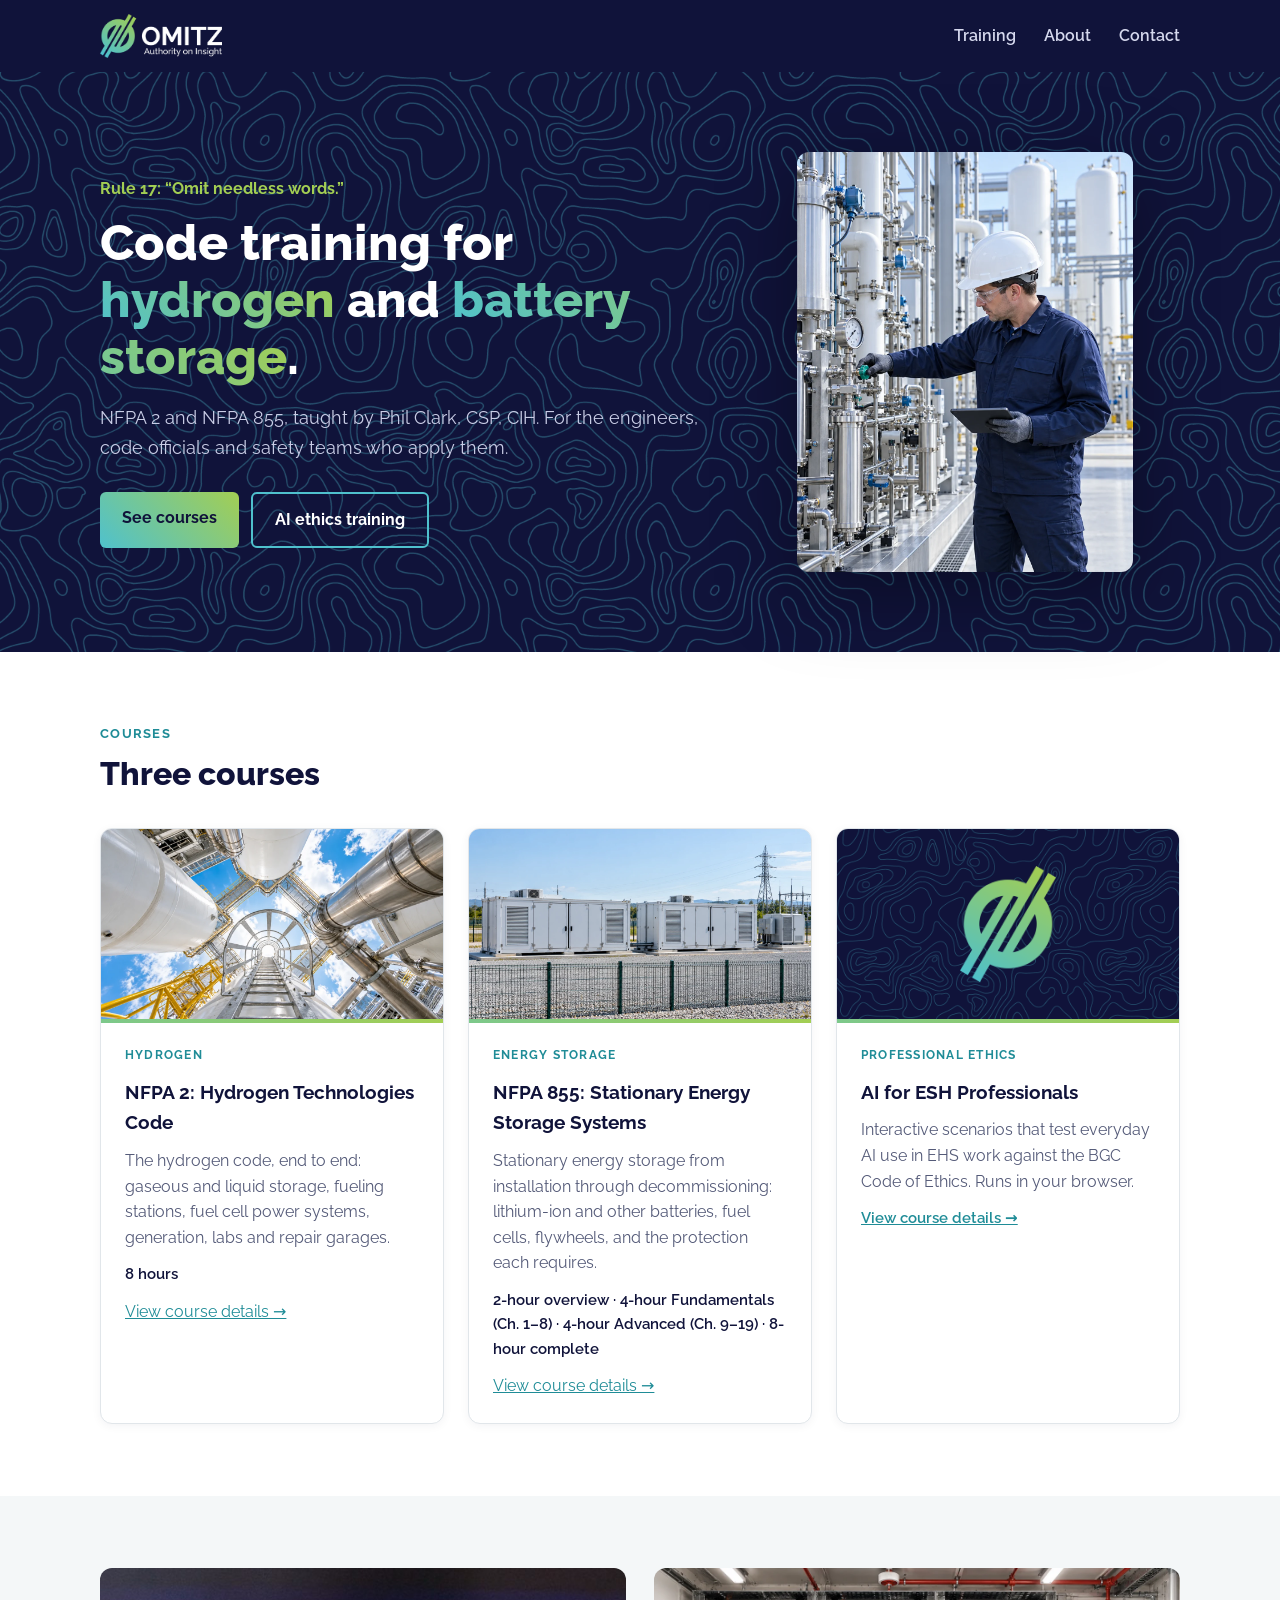
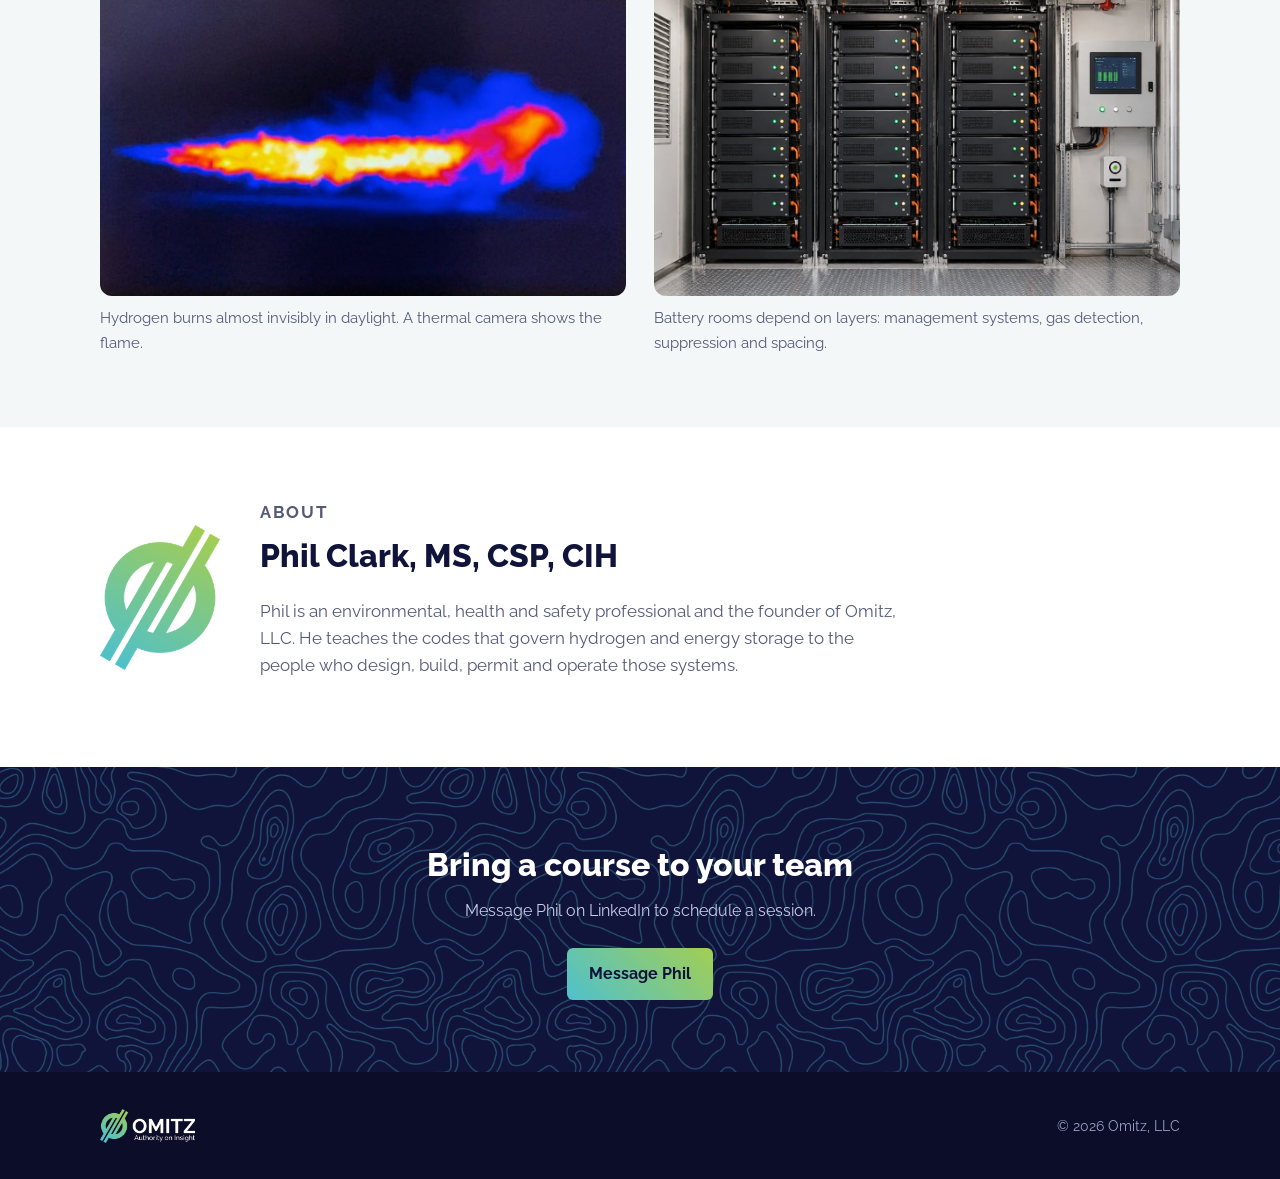
==== index.html @ 961f6141 "Add dedicated course page and restore thermal hydrogen image" ====
<!doctype html>
<html lang="en">
<head>
  <meta charset="utf-8">
  <meta name="viewport" content="width=device-width, initial-scale=1">
  <title>Omitz | NFPA 2 and NFPA 855 training</title>
  <meta name="description" content="Hydrogen (NFPA 2) and battery energy storage (NFPA 855) code training from Phil Clark, MS, CSP, CIH.">
  <meta property="og:title" content="Omitz | Authority on Insight">
  <meta property="og:description" content="Hydrogen (NFPA 2) and battery energy storage (NFPA 855) code training from Phil Clark, MS, CSP, CIH.">
  <meta property="og:type" content="website">
  <meta property="og:url" content="https://omitz.io/">
  <meta property="og:image" content="https://omitz.io/assets/logo.png">
  <link rel="icon" type="image/png" href="assets/favicon.png">
  <link rel="preconnect" href="https://fonts.googleapis.com">
  <link rel="preconnect" href="https://fonts.gstatic.com" crossorigin>
  <link href="https://fonts.googleapis.com/css2?family=Raleway:wght@400;600;700;800&display=swap" rel="stylesheet">
  <link rel="stylesheet" href="style.css">
</head>
<body>
  <header class="site-header">
    <div class="wrap">
      <a class="logo" href="/"><img src="assets/logo-white.png" alt="Omitz, Authority on Insight" width="160" height="57"></a>
      <nav>
        <a href="training.html">Training</a>
        <a href="#about">About</a>
        <a href="#contact">Contact</a>
      </nav>
    </div>
  </header>

  <main>
    <section class="hero">
      <div class="wrap hero-grid">
        <div>
          <p class="eyebrow">Rule 17: &ldquo;Omit needless words.&rdquo;</p>
          <h1>Code training for <span class="grad">hydrogen</span> and <span class="grad">battery storage</span>.</h1>
          <p class="lede">NFPA 2 and NFPA 855, taught by Phil Clark, CSP, CIH. For the engineers, code officials and safety teams who apply them.</p>
          <div class="actions">
            <a class="button" href="training.html">See courses</a>
            <a class="button ghost" href="https://training.omitz.io">AI ethics training</a>
          </div>
        </div>
        <img class="hero-img" src="assets/hydrogen-technician.webp" alt="Technician inspecting valves on a hydrogen process skid" width="1122" height="1402" fetchpriority="high">
      </div>
    </section>

    <section id="trainings" class="trainings">
      <div class="wrap">
        <p class="kicker">Courses</p>
        <h2>Three courses</h2>
        <div class="cards">
          <article class="card">
            <img src="assets/hydrogen-tanks.webp" alt="Hydrogen storage vessels, pipework and an access ladder viewed from below" width="1200" height="675" loading="lazy">
            <div class="card-body">
              <p class="tag">Hydrogen</p>
              <h3>NFPA 2: Hydrogen Technologies Code</h3>
              <p>The hydrogen code, end to end: gaseous and liquid storage, fueling stations, fuel cell power systems, generation, labs and repair garages.</p>
              <p class="formats">8 hours</p>
              <a href="training.html#nfpa-2">View course details &rarr;</a>
            </div>
          </article>
          <article class="card">
            <img src="assets/bess-site.webp" alt="Containerized battery energy storage systems behind a security fence" width="1200" height="675" loading="lazy">
            <div class="card-body">
              <p class="tag">Energy storage</p>
              <h3>NFPA 855: Stationary Energy Storage Systems</h3>
              <p>Stationary energy storage from installation through decommissioning: lithium-ion and other batteries, fuel cells, flywheels, and the protection each requires.</p>
              <p class="formats">2-hour overview &middot; 4-hour Fundamentals (Ch. 1&ndash;8) &middot; 4-hour Advanced (Ch. 9&ndash;19) &middot; 8-hour complete</p>
              <a href="training.html#nfpa-855">View course details &rarr;</a>
            </div>
          </article>
          <article class="card">
            <div class="card-art"><img src="assets/mark.png" alt="" width="96" height="116"></div>
            <div class="card-body">
              <p class="tag">Professional ethics</p>
              <h3>AI for ESH Professionals</h3>
              <p>Interactive scenarios that test everyday AI use in EHS work against the BGC Code of Ethics. Runs in your browser.</p>
              <p class="formats"><a href="training.html#ai-esh">View course details &rarr;</a></p>
            </div>
          </article>
        </div>
      </div>
    </section>

    <section class="insight">
      <div class="wrap insight-grid">
        <figure>
          <img src="assets/hydrogen-flame.jpg" alt="Thermal camera image of a hydrogen jet flame" width="832" height="612" loading="lazy">
          <figcaption>Hydrogen burns almost invisibly in daylight. A thermal camera shows the flame.</figcaption>
        </figure>
        <figure>
          <img src="assets/bess-rack.webp" alt="Battery module racks inside an energy storage enclosure with monitoring and detection equipment" width="1200" height="751" loading="lazy">
          <figcaption>Battery rooms depend on layers: management systems, gas detection, suppression and spacing.</figcaption>
        </figure>
      </div>
    </section>

    <section id="about" class="about">
      <div class="wrap about-grid">
        <img src="assets/mark.png" alt="" width="120" height="145">
        <div>
          <p class="kicker">About</p>
          <h2>Phil Clark, MS, CSP, CIH</h2>
          <p>Phil is an environmental, health and safety professional and the founder of Omitz, LLC. He teaches the codes that govern hydrogen and energy storage to the people who design, build, permit and operate those systems.</p>
        </div>
      </div>
    </section>

    <section id="contact" class="contact">
      <div class="wrap">
        <h2>Bring a course to your team</h2>
        <p>Message Phil on LinkedIn to schedule a session.</p>
        <a class="button" href="https://www.linkedin.com/in/omitz">Message Phil</a>
      </div>
    </section>
  </main>

  <footer class="site-footer">
    <div class="wrap">
      <img src="assets/logo-white.png" alt="Omitz" width="120" height="43">
      <p>&copy; <span id="year">2026</span> Omitz, LLC</p>
    </div>
  </footer>
  <script>document.getElementById('year').textContent = new Date().getFullYear();</script>
</body>
</html>
---- style.css ----
:root {
  --navy: #10133A;
  --navy-2: #181c4d;
  --green: #A3CE53;
  --teal: #4FC1CD;
  --grad: linear-gradient(45deg, var(--teal), var(--green));
  --ink: #10133A;
  --muted: #545a78;
  --bg: #ffffff;
  --panel: #f4f7f8;
  --line: #e1e6ea;
  --max: 1120px;
}
* { box-sizing: border-box; }
html { scroll-padding-top: 96px; }
:focus-visible { outline: 3px solid var(--teal); outline-offset: 4px; }
.skip-link { position: fixed; top: 8px; left: 8px; z-index: 20; padding: 10px 16px; background: #fff; transform: translateY(-160%); }
.skip-link:focus { transform: translateY(0); }
body {
  margin: 0;
  font-family: "Raleway", system-ui, -apple-system, "Segoe UI", Roboto, sans-serif;
  color: var(--ink);
  background: var(--bg);
  line-height: 1.6;
}
img { max-width: 100%; display: block; }
a { color: #1f8c97; }
.wrap { max-width: var(--max); margin: 0 auto; padding: 0 20px; }

.site-header { background: var(--navy); position: sticky; top: 0; z-index: 10; }
.site-header .wrap { display: flex; align-items: center; justify-content: space-between; height: 72px; }
.logo img { height: 44px; width: auto; }
nav a { margin-left: 24px; color: #d6d9ee; text-decoration: none; font-weight: 600; }
nav a:hover { color: var(--green); }
nav a[aria-current="page"] { color: var(--green); text-decoration: underline; text-underline-offset: 6px; }

.hero {
  background: url("assets/topo.png") center / 900px repeat, var(--navy);
  color: #fff;
  padding: 80px 0;
}
.hero-grid { display: grid; grid-template-columns: 1.4fr 1fr; gap: 48px; align-items: center; }
.hero-img { justify-self: center; max-height: 420px; width: auto; height: auto; border-radius: 12px; filter: drop-shadow(0 20px 40px rgba(0,0,0,.35)); }
.eyebrow { color: var(--green); font-weight: 700; margin: 0 0 12px; }
h1 { font-size: clamp(2rem, 4.2vw, 3.1rem); line-height: 1.15; margin: 0 0 18px; font-weight: 800; }
.grad { background: var(--grad); -webkit-background-clip: text; background-clip: text; color: transparent; }
.lede { font-size: 1.15rem; color: #c9cde6; max-width: 56ch; margin: 0 0 30px; }
.actions { display: flex; flex-wrap: wrap; gap: 12px; }
.button { display: inline-block; padding: 13px 22px; border-radius: 6px; background: var(--grad); color: var(--navy); text-decoration: none; font-weight: 700; }
.button.ghost { background: transparent; color: #fff; border: 2px solid var(--teal); }

section { padding: 72px 0; }
.kicker { margin: 0 0 4px; color: #1f8c97; font-weight: 700; text-transform: uppercase; letter-spacing: .1em; font-size: .8rem; }
h2 { font-size: 2rem; margin: 0 0 28px; font-weight: 800; }

.cards { display: grid; grid-template-columns: repeat(auto-fit, minmax(290px, 1fr)); gap: 24px; }
.card { border: 1px solid var(--line); border-radius: 12px; overflow: hidden; background: #fff; display: flex; flex-direction: column; box-shadow: 0 2px 10px rgba(16,19,58,.05); }
.card > img, .card-art { height: 190px; width: 100%; object-fit: cover; }
.card-art { background: url("assets/topo.png") center / 500px, var(--navy); display: grid; place-items: center; }
.card-art img { height: 116px; width: auto; }
.card-body { padding: 22px 24px 24px; border-top: 4px solid; border-image: var(--grad) 1; flex: 1; }
.card h3 { margin: 4px 0 10px; font-size: 1.2rem; font-weight: 700; }
.card p { margin: 0 0 12px; color: var(--muted); }
.card .tag { font-size: .78rem; text-transform: uppercase; letter-spacing: .1em; color: #1f8c97; font-weight: 700; }
.card .formats { color: var(--ink); font-weight: 600; font-size: .95rem; }

.insight { background: var(--panel); }
.insight-grid { display: grid; grid-template-columns: 1fr 1fr; gap: 28px; }
figure { margin: 0; }
figure img { border-radius: 12px; width: 100%; height: auto; aspect-ratio: 16 / 10; object-fit: cover; background: var(--navy); }
figcaption { margin-top: 10px; color: var(--muted); font-size: .95rem; }

.about-grid { display: grid; grid-template-columns: auto 1fr; gap: 40px; align-items: center; }
.about p { max-width: 65ch; font-size: 1.05rem; color: var(--muted); }
.about h2 { margin-bottom: 12px; }

.contact { background: url("assets/topo.png") center / 900px, var(--navy); color: #fff; text-align: center; }
.contact h2 { margin-bottom: 8px; }
.contact p { color: #c9cde6; margin: 0 0 24px; }

.site-footer { background: #0b0d29; color: #9aa0c4; padding: 28px 0; font-size: .9rem; }
.site-footer .wrap { display: flex; align-items: center; justify-content: space-between; gap: 16px; }
.site-footer img { height: 34px; width: auto; }

.training-hero h1 { max-width: 20ch; }
.training-hero .lede { max-width: 65ch; }
.course-nav { display: grid; grid-template-columns: repeat(3, 1fr); gap: 16px; margin-top: 36px; }
.course-nav a { margin: 0; padding: 20px; border: 1px solid #59618b; border-radius: 10px; background: var(--navy-2); color: #fff; font-size: 1.1rem; text-decoration: none; }
.course-nav span { display: block; margin-top: 4px; font-size: .85rem; color: #c9cde6; font-weight: 400; }
.course-nav a:hover { border-color: var(--teal); }
.course-grid { display: grid; grid-template-columns: 1.2fr 1fr; gap: 64px; align-items: center; }
.course-copy { min-width: 0; }
.course-copy h2 { line-height: 1.2; margin-bottom: 20px; }
.course-copy h3 { font-size: 1rem; margin: 24px 0 8px; }
.course-copy p { color: var(--muted); }
.course-copy .course-intro { font-size: 1.15rem; }
.course-copy .course-format { display: inline-block; margin: 0 0 8px; padding: 6px 12px; border-radius: 5px; background: #e8f3ed; color: var(--ink); font-size: .9rem; font-weight: 700; }
.course-topics { padding-left: 22px; color: var(--muted); }
.course-topics li { margin: 8px 0; }
.course-copy .button { margin-top: 12px; }
.course-panel { background: var(--panel); }
.course-formats { margin: 0; }
.course-formats > div { display: flex; justify-content: space-between; gap: 20px; padding: 12px 0; border-bottom: 1px solid var(--line); }
.course-formats dt { font-weight: 600; }
.course-formats dd { margin: 0; text-align: right; color: var(--muted); }
.course-visual img { aspect-ratio: 4 / 3; }
.course-brand { padding: 64px 36px; border-radius: 12px; background: url("assets/topo.png") center / 700px, var(--navy); color: #fff; }
.course-brand img { width: 100px; height: auto; margin-bottom: 28px; }
.course-brand p { margin: 0; font-size: clamp(1.7rem, 3vw, 2.5rem); font-weight: 800; line-height: 1.25; }
.course-question { align-self: center; margin-top: 12px; font-weight: 600; }

@media (max-width: 820px) {
  .hero-grid, .insight-grid, .course-grid { grid-template-columns: 1fr; }
  .course-grid { gap: 32px; }
  .hero-img { max-height: 300px; }
  .about-grid { grid-template-columns: 1fr; gap: 16px; }
  .about-grid > img { width: 80px; height: auto; }
}
@media (max-width: 560px) {
  nav a { margin-left: 14px; font-size: .95rem; }
  .logo img { height: 34px; }
  .hero { padding: 52px 0; }
  .course-nav { grid-template-columns: 1fr; gap: 10px; }
  .course-nav a { padding: 14px 18px; }
  .course-formats > div { flex-direction: column; gap: 2px; }
  .course-formats dd { text-align: left; }
}
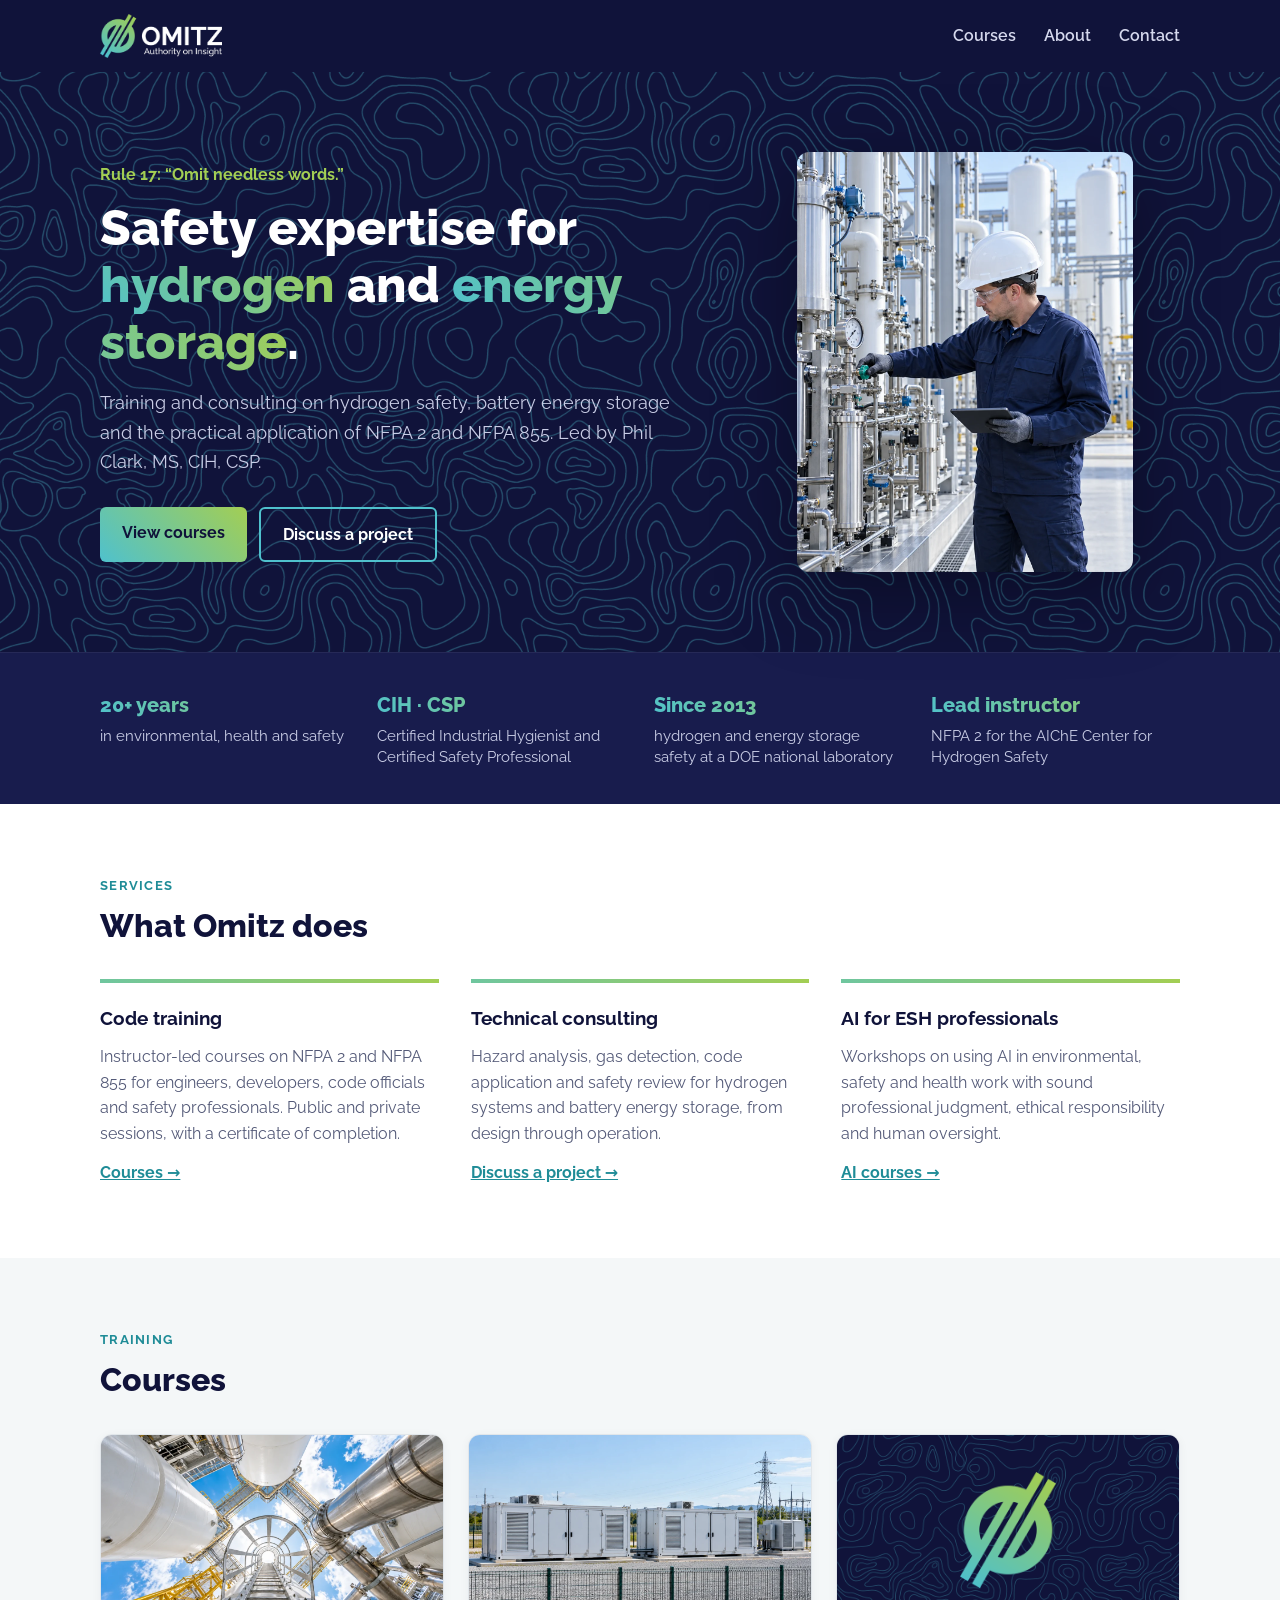
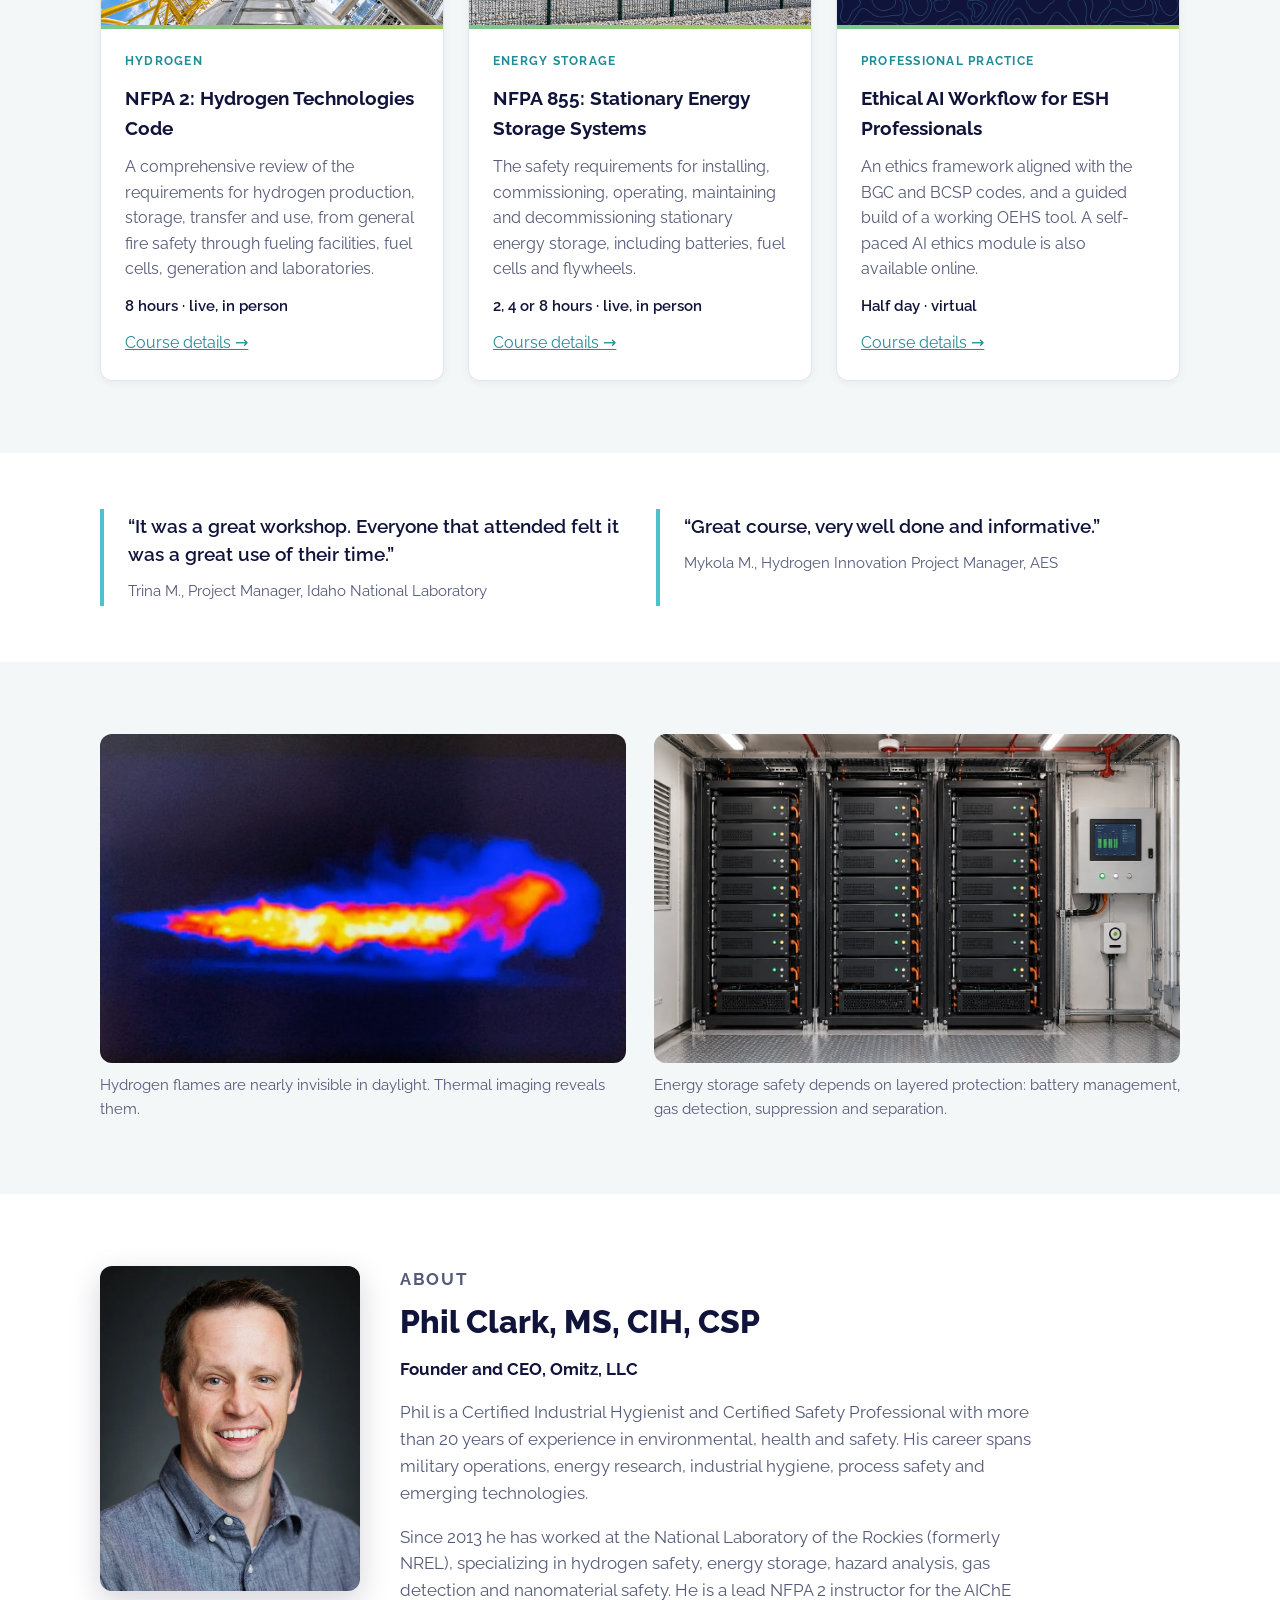
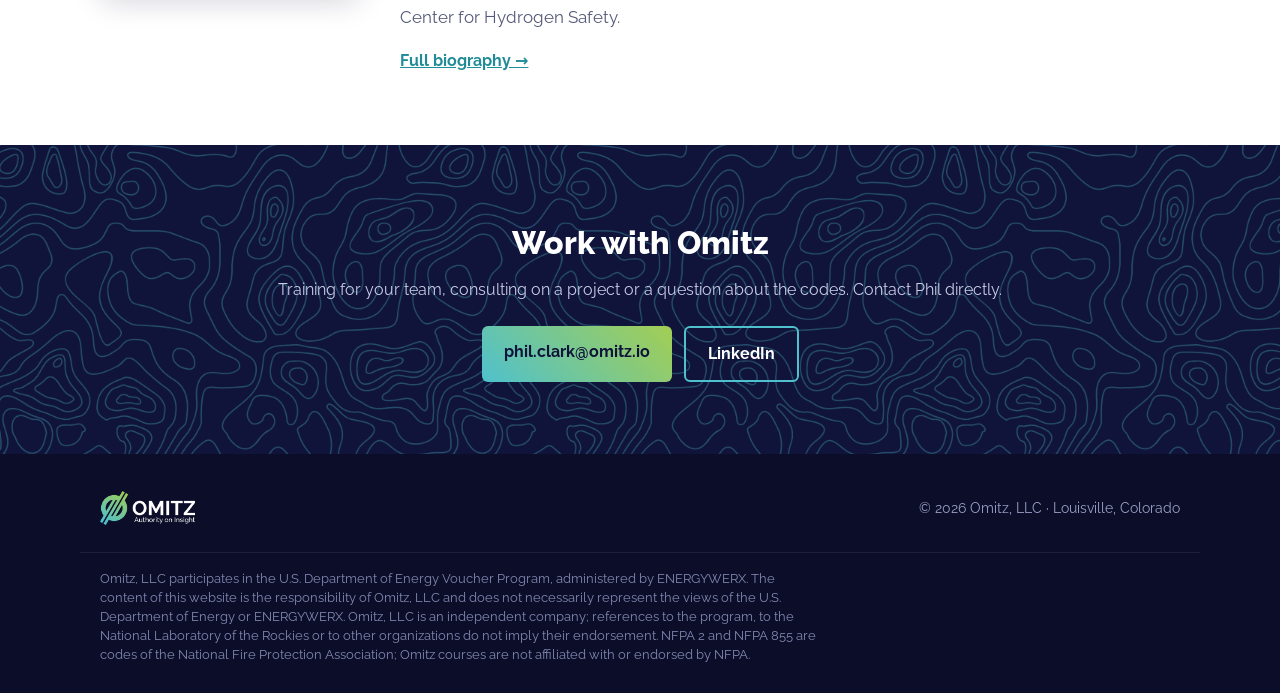
==== commit b2343c56: "Professional rewrite: deeper course pages, about page, DOE Voucher disclaimer Co-Authored-By: Claude" ====
--- a/index.html
+++ b/index.html
@@ -3,13 +3,14 @@
 <head>
   <meta charset="utf-8">
   <meta name="viewport" content="width=device-width, initial-scale=1">
-  <title>Omitz | NFPA 2 and NFPA 855 training</title>
-  <meta name="description" content="Hydrogen (NFPA 2) and battery energy storage (NFPA 855) code training from Phil Clark, MS, CSP, CIH.">
+  <title>Omitz | Hydrogen and Energy Storage Safety Training and Consulting</title>
+  <meta name="description" content="Training and consulting on hydrogen safety, battery energy storage and the application of NFPA 2 and NFPA 855, led by Phil Clark, MS, CIH, CSP.">
   <meta property="og:title" content="Omitz | Authority on Insight">
-  <meta property="og:description" content="Hydrogen (NFPA 2) and battery energy storage (NFPA 855) code training from Phil Clark, MS, CSP, CIH.">
+  <meta property="og:description" content="Training and consulting on hydrogen safety, battery energy storage and the application of NFPA 2 and NFPA 855, led by Phil Clark, MS, CIH, CSP.">
   <meta property="og:type" content="website">
   <meta property="og:url" content="https://omitz.io/">
   <meta property="og:image" content="https://omitz.io/assets/logo.png">
+  <link rel="canonical" href="https://omitz.io/">
   <link rel="icon" type="image/png" href="assets/favicon.png">
   <link rel="preconnect" href="https://fonts.googleapis.com">
   <link rel="preconnect" href="https://fonts.gstatic.com" crossorigin>
@@ -17,46 +18,80 @@
   <link rel="stylesheet" href="style.css">
 </head>
 <body>
+  <a class="skip-link" href="#main">Skip to content</a>
   <header class="site-header">
     <div class="wrap">
-      <a class="logo" href="/"><img src="assets/logo-white.png" alt="Omitz, Authority on Insight" width="160" height="57"></a>
-      <nav>
-        <a href="training.html">Training</a>
-        <a href="#about">About</a>
+      <a class="logo" href="index.html"><img src="assets/logo-white.png" alt="Omitz, Authority on Insight" width="160" height="57"></a>
+      <nav aria-label="Main navigation">
+        <a href="training.html">Courses</a>
+        <a href="about.html">About</a>
         <a href="#contact">Contact</a>
       </nav>
     </div>
   </header>
 
-  <main>
+  <main id="main">
     <section class="hero">
       <div class="wrap hero-grid">
         <div>
           <p class="eyebrow">Rule 17: &ldquo;Omit needless words.&rdquo;</p>
-          <h1>Code training for <span class="grad">hydrogen</span> and <span class="grad">battery storage</span>.</h1>
-          <p class="lede">NFPA 2 and NFPA 855, taught by Phil Clark, CSP, CIH. For the engineers, code officials and safety teams who apply them.</p>
+          <h1>Safety expertise for <span class="grad">hydrogen</span> and <span class="grad">energy storage</span>.</h1>
+          <p class="lede">Training and consulting on hydrogen safety, battery energy storage and the practical application of NFPA 2 and NFPA 855. Led by Phil Clark, MS, CIH, CSP.</p>
           <div class="actions">
-            <a class="button" href="training.html">See courses</a>
-            <a class="button ghost" href="https://training.omitz.io">AI ethics training</a>
+            <a class="button" href="training.html">View courses</a>
+            <a class="button ghost" href="#contact">Discuss a project</a>
           </div>
         </div>
         <img class="hero-img" src="assets/hydrogen-technician.webp" alt="Technician inspecting valves on a hydrogen process skid" width="1122" height="1402" fetchpriority="high">
       </div>
     </section>
 
-    <section id="trainings" class="trainings">
+    <section class="credentials" aria-label="Credentials">
+      <div class="wrap credential-grid">
+        <div><strong>20+ years</strong><span>in environmental, health and safety</span></div>
+        <div><strong>CIH &middot; CSP</strong><span>Certified Industrial Hygienist and Certified Safety Professional</span></div>
+        <div><strong>Since 2013</strong><span>hydrogen and energy storage safety at a DOE national laboratory</span></div>
+        <div><strong>Lead instructor</strong><span>NFPA 2 for the AIChE Center for Hydrogen Safety</span></div>
+      </div>
+    </section>
+
+    <section id="services" class="services">
       <div class="wrap">
-        <p class="kicker">Courses</p>
-        <h2>Three courses</h2>
+        <p class="kicker">Services</p>
+        <h2>What Omitz does</h2>
+        <div class="service-grid">
+          <article>
+            <h3>Code training</h3>
+            <p>Instructor-led courses on NFPA 2 and NFPA 855 for engineers, developers, code officials and safety professionals. Public and private sessions, with a certificate of completion.</p>
+            <a href="training.html">Courses &rarr;</a>
+          </article>
+          <article>
+            <h3>Technical consulting</h3>
+            <p>Hazard analysis, gas detection, code application and safety review for hydrogen systems and battery energy storage, from design through operation.</p>
+            <a href="#contact">Discuss a project &rarr;</a>
+          </article>
+          <article>
+            <h3>AI for ESH professionals</h3>
+            <p>Workshops on using AI in environmental, safety and health work with sound professional judgment, ethical responsibility and human oversight.</p>
+            <a href="training.html#ai-esh">AI courses &rarr;</a>
+          </article>
+        </div>
+      </div>
+    </section>
+
+    <section id="trainings" class="trainings course-panel">
+      <div class="wrap">
+        <p class="kicker">Training</p>
+        <h2>Courses</h2>
         <div class="cards">
           <article class="card">
             <img src="assets/hydrogen-tanks.webp" alt="Hydrogen storage vessels, pipework and an access ladder viewed from below" width="1200" height="675" loading="lazy">
             <div class="card-body">
               <p class="tag">Hydrogen</p>
               <h3>NFPA 2: Hydrogen Technologies Code</h3>
-              <p>The hydrogen code, end to end: gaseous and liquid storage, fueling stations, fuel cell power systems, generation, labs and repair garages.</p>
-              <p class="formats">8 hours</p>
-              <a href="training.html#nfpa-2">View course details &rarr;</a>
+              <p>A comprehensive review of the requirements for hydrogen production, storage, transfer and use, from general fire safety through fueling facilities, fuel cells, generation and laboratories.</p>
+              <p class="formats">8 hours &middot; live, in person</p>
+              <a href="training.html#nfpa-2">Course details &rarr;</a>
             </div>
           </article>
           <article class="card">
@@ -64,21 +99,35 @@
             <div class="card-body">
               <p class="tag">Energy storage</p>
               <h3>NFPA 855: Stationary Energy Storage Systems</h3>
-              <p>Stationary energy storage from installation through decommissioning: lithium-ion and other batteries, fuel cells, flywheels, and the protection each requires.</p>
-              <p class="formats">2-hour overview &middot; 4-hour Fundamentals (Ch. 1&ndash;8) &middot; 4-hour Advanced (Ch. 9&ndash;19) &middot; 8-hour complete</p>
-              <a href="training.html#nfpa-855">View course details &rarr;</a>
+              <p>The safety requirements for installing, commissioning, operating, maintaining and decommissioning stationary energy storage, including batteries, fuel cells and flywheels.</p>
+              <p class="formats">2, 4 or 8 hours &middot; live, in person</p>
+              <a href="training.html#nfpa-855">Course details &rarr;</a>
             </div>
           </article>
           <article class="card">
             <div class="card-art"><img src="assets/mark.png" alt="" width="96" height="116"></div>
             <div class="card-body">
-              <p class="tag">Professional ethics</p>
-              <h3>AI for ESH Professionals</h3>
-              <p>Interactive scenarios that test everyday AI use in EHS work against the BGC Code of Ethics. Runs in your browser.</p>
-              <p class="formats"><a href="training.html#ai-esh">View course details &rarr;</a></p>
+              <p class="tag">Professional practice</p>
+              <h3>Ethical AI Workflow for ESH Professionals</h3>
+              <p>An ethics framework aligned with the BGC and BCSP codes, and a guided build of a working OEHS tool. A self-paced AI ethics module is also available online.</p>
+              <p class="formats">Half day &middot; virtual</p>
+              <a href="training.html#ai-esh">Course details &rarr;</a>
             </div>
           </article>
         </div>
+      </div>
+    </section>
+
+    <section class="testimonials" aria-label="Testimonials">
+      <div class="wrap quote-grid">
+        <blockquote>
+          <p>&ldquo;It was a great workshop. Everyone that attended felt it was a great use of their time.&rdquo;</p>
+          <footer>Trina M., Project Manager, Idaho National Laboratory</footer>
+        </blockquote>
+        <blockquote>
+          <p>&ldquo;Great course, very well done and informative.&rdquo;</p>
+          <footer>Mykola M., Hydrogen Innovation Project Manager, AES</footer>
+        </blockquote>
       </div>
     </section>
 
@@ -86,39 +135,48 @@
       <div class="wrap insight-grid">
         <figure>
           <img src="assets/hydrogen-flame.jpg" alt="Thermal camera image of a hydrogen jet flame" width="832" height="612" loading="lazy">
-          <figcaption>Hydrogen burns almost invisibly in daylight. A thermal camera shows the flame.</figcaption>
+          <figcaption>Hydrogen flames are nearly invisible in daylight. Thermal imaging reveals them.</figcaption>
         </figure>
         <figure>
           <img src="assets/bess-rack.webp" alt="Battery module racks inside an energy storage enclosure with monitoring and detection equipment" width="1200" height="751" loading="lazy">
-          <figcaption>Battery rooms depend on layers: management systems, gas detection, suppression and spacing.</figcaption>
+          <figcaption>Energy storage safety depends on layered protection: battery management, gas detection, suppression and separation.</figcaption>
         </figure>
       </div>
     </section>
 
     <section id="about" class="about">
       <div class="wrap about-grid">
-        <img src="assets/mark.png" alt="" width="120" height="145">
+        <img class="headshot" src="assets/phil-clark.webp" alt="Phil Clark" width="800" height="1200" loading="lazy">
         <div>
           <p class="kicker">About</p>
-          <h2>Phil Clark, MS, CSP, CIH</h2>
-          <p>Phil is an environmental, health and safety professional and the founder of Omitz, LLC. He teaches the codes that govern hydrogen and energy storage to the people who design, build, permit and operate those systems.</p>
+          <h2>Phil Clark, MS, CIH, CSP</h2>
+          <p class="role">Founder and CEO, Omitz, LLC</p>
+          <p>Phil is a Certified Industrial Hygienist and Certified Safety Professional with more than 20 years of experience in environmental, health and safety. His career spans military operations, energy research, industrial hygiene, process safety and emerging technologies.</p>
+          <p>Since 2013 he has worked at the National Laboratory of the Rockies (formerly NREL), specializing in hydrogen safety, energy storage, hazard analysis, gas detection and nanomaterial safety. He is a lead NFPA 2 instructor for the AIChE Center for Hydrogen Safety.</p>
+          <a href="about.html">Full biography &rarr;</a>
         </div>
       </div>
     </section>
 
     <section id="contact" class="contact">
       <div class="wrap">
-        <h2>Bring a course to your team</h2>
-        <p>Message Phil on LinkedIn to schedule a session.</p>
-        <a class="button" href="https://www.linkedin.com/in/omitz">Message Phil</a>
+        <h2>Work with Omitz</h2>
+        <p>Training for your team, consulting on a project or a question about the codes. Contact Phil directly.</p>
+        <div class="actions centered">
+          <a class="button" href="mailto:phil.clark@omitz.io">phil.clark@omitz.io</a>
+          <a class="button ghost" href="https://www.linkedin.com/in/omitz">LinkedIn</a>
+        </div>
       </div>
     </section>
   </main>
 
   <footer class="site-footer">
     <div class="wrap">
-      <img src="assets/logo-white.png" alt="Omitz" width="120" height="43">
-      <p>&copy; <span id="year">2026</span> Omitz, LLC</p>
+      <a href="index.html"><img src="assets/logo-white.png" alt="Omitz home" width="120" height="43"></a>
+      <p>&copy; <span id="year">2026</span> Omitz, LLC &middot; Louisville, Colorado</p>
+    </div>
+    <div class="wrap footer-note">
+      <p>Omitz, LLC participates in the U.S. Department of Energy Voucher Program, administered by ENERGYWERX. The content of this website is the responsibility of Omitz, LLC and does not necessarily represent the views of the U.S. Department of Energy or ENERGYWERX. Omitz, LLC is an independent company; references to the program, to the National Laboratory of the Rockies or to other organizations do not imply their endorsement. NFPA 2 and NFPA 855 are codes of the National Fire Protection Association; Omitz courses are not affiliated with or endorsed by NFPA.</p>
     </div>
   </footer>
   <script>document.getElementById('year').textContent = new Date().getFullYear();</script>
--- a/style.css
+++ b/style.css
@@ -81,6 +81,8 @@
 .site-footer { background: #0b0d29; color: #9aa0c4; padding: 28px 0; font-size: .9rem; }
 .site-footer .wrap { display: flex; align-items: center; justify-content: space-between; gap: 16px; }
 .site-footer img { height: 34px; width: auto; }
+.site-footer .footer-note { display: block; margin-top: 18px; padding-top: 16px; border-top: 1px solid rgba(255,255,255,.08); }
+.site-footer .footer-note p { margin: 0; max-width: 90ch; font-size: .8rem; line-height: 1.5; color: #8288b0; }
 
 .training-hero h1 { max-width: 20ch; }
 .training-hero .lede { max-width: 65ch; }
@@ -109,12 +111,70 @@
 .course-brand p { margin: 0; font-size: clamp(1.7rem, 3vw, 2.5rem); font-weight: 800; line-height: 1.25; }
 .course-question { align-self: center; margin-top: 12px; font-weight: 600; }
 
+.actions.centered { justify-content: center; }
+
+.credentials { padding: 36px 0; background: var(--navy-2); color: #fff; border-top: 1px solid rgba(255,255,255,.06); }
+.credential-grid { display: grid; grid-template-columns: repeat(4, 1fr); gap: 28px; }
+.credential-grid strong { display: block; font-size: 1.25rem; font-weight: 800; background: var(--grad); -webkit-background-clip: text; background-clip: text; color: transparent; }
+.credential-grid span { display: block; margin-top: 4px; color: #c9cde6; font-size: .92rem; line-height: 1.45; }
+
+.service-grid { display: grid; grid-template-columns: repeat(3, 1fr); gap: 32px; }
+.service-grid article { padding-top: 20px; border-top: 4px solid; border-image: var(--grad) 1; }
+.service-grid h3 { margin: 0 0 10px; font-size: 1.2rem; }
+.service-grid p { margin: 0 0 14px; color: var(--muted); }
+.service-grid a { font-weight: 700; }
+
+.testimonials { padding: 56px 0; }
+.quote-grid { display: grid; grid-template-columns: 1fr 1fr; gap: 32px; }
+.quote-grid blockquote { margin: 0; padding: 4px 0 4px 24px; border-left: 4px solid var(--teal); }
+.quote-grid p { margin: 0 0 10px; font-size: 1.2rem; font-weight: 600; line-height: 1.45; }
+.quote-grid footer { color: var(--muted); font-size: .92rem; }
+
+.headshot { border-radius: 12px; object-fit: cover; aspect-ratio: 4 / 5; height: auto; box-shadow: 0 10px 30px rgba(16,19,58,.18); }
+.about-grid .headshot { width: 260px; }
+.about-grid { align-items: start; }
+.about .role { margin: -4px 0 16px; font-weight: 700; color: var(--ink); }
+.about a { font-weight: 700; }
+
+.outline { margin-top: 40px; border: 1px solid var(--line); border-radius: 10px; background: #fff; }
+.outline summary { cursor: pointer; padding: 16px 22px; font-weight: 700; }
+.outline dl { margin: 0; padding: 0 22px 18px; }
+.outline dt { margin-top: 14px; font-weight: 700; }
+.outline dd { margin: 4px 0 0; color: var(--muted); }
+.pricing { display: grid; grid-template-columns: 1fr 1fr auto; gap: 28px; align-items: center; margin-top: 24px; padding: 22px 24px; border-radius: 10px; background: var(--navy); color: #fff; }
+.pricing strong { display: block; font-size: 1.6rem; font-weight: 800; color: var(--green); }
+.pricing span { display: block; color: #c9cde6; font-size: .92rem; line-height: 1.45; }
+
+.course-brand span { display: block; margin: 16px 0 24px; color: #c9cde6; }
+.course-brand .button { font-size: .95rem; }
+
+.included { background: var(--panel); }
+.included-grid { list-style: none; margin: 0; padding: 0; display: grid; grid-template-columns: repeat(4, 1fr); gap: 24px; }
+.included-grid li { color: var(--muted); }
+.included-grid strong { display: block; margin-bottom: 6px; color: var(--ink); }
+
+.bio-hero { padding: 64px 0; }
+.bio-grid { display: grid; grid-template-columns: 280px 1fr; gap: 48px; align-items: center; }
+.bio-grid .headshot { width: 280px; }
+.bio-facts { margin: 0; padding: 0; list-style: none; color: #d6d9ee; }
+.bio-facts li { padding: 8px 0; border-bottom: 1px solid rgba(255,255,255,.1); }
+.bio-body { max-width: 760px; }
+.bio-body > p:first-child { font-size: 1.2rem; color: var(--ink); }
+.bio-body p { color: var(--muted); font-size: 1.05rem; }
+.bio-body h2 { margin: 40px 0 12px; font-size: 1.5rem; }
+
 @media (max-width: 820px) {
   .hero-grid, .insight-grid, .course-grid { grid-template-columns: 1fr; }
   .course-grid { gap: 32px; }
   .hero-img { max-height: 300px; }
   .about-grid { grid-template-columns: 1fr; gap: 16px; }
   .about-grid > img { width: 80px; height: auto; }
+  .about-grid .headshot { width: 200px; }
+  .credential-grid, .included-grid { grid-template-columns: 1fr 1fr; }
+  .service-grid, .quote-grid { grid-template-columns: 1fr; }
+  .pricing { grid-template-columns: 1fr; gap: 16px; }
+  .bio-grid { grid-template-columns: 1fr; gap: 28px; }
+  .bio-grid .headshot { width: 200px; }
 }
 @media (max-width: 560px) {
   nav a { margin-left: 14px; font-size: .95rem; }
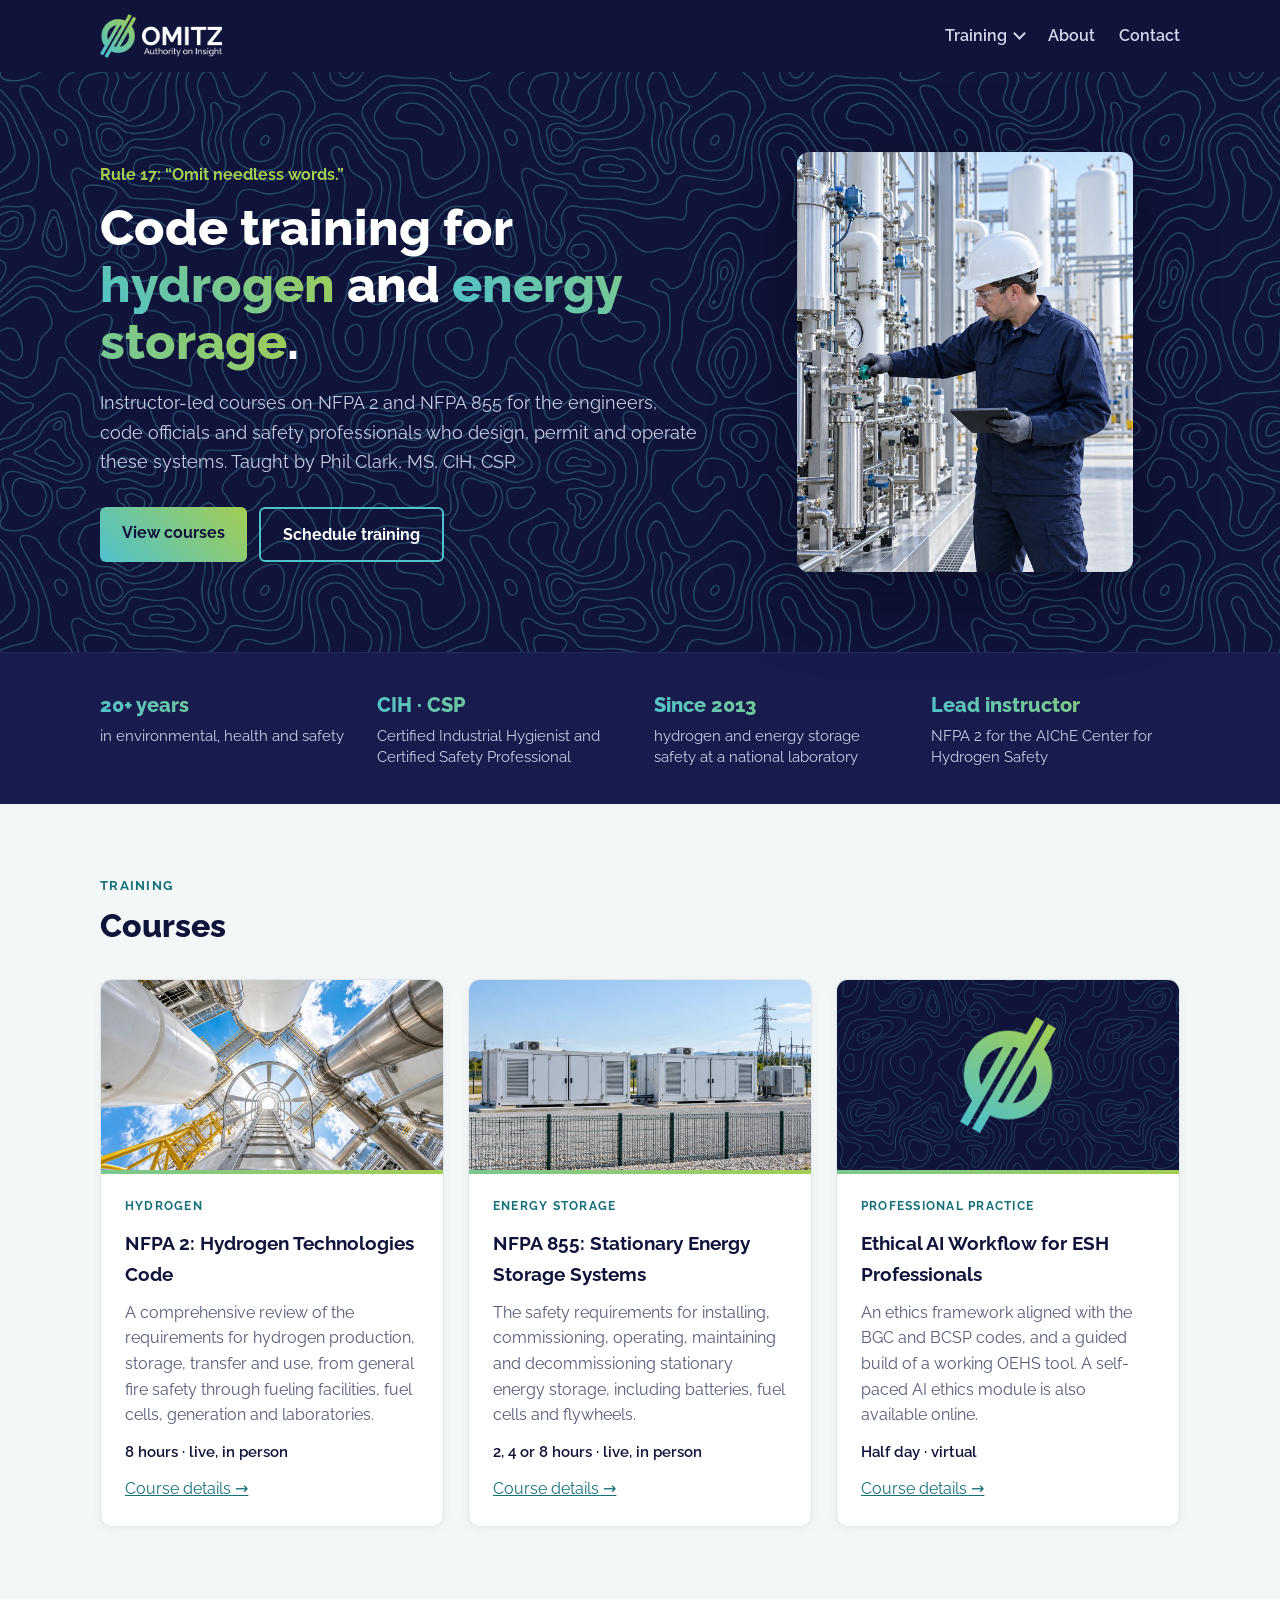
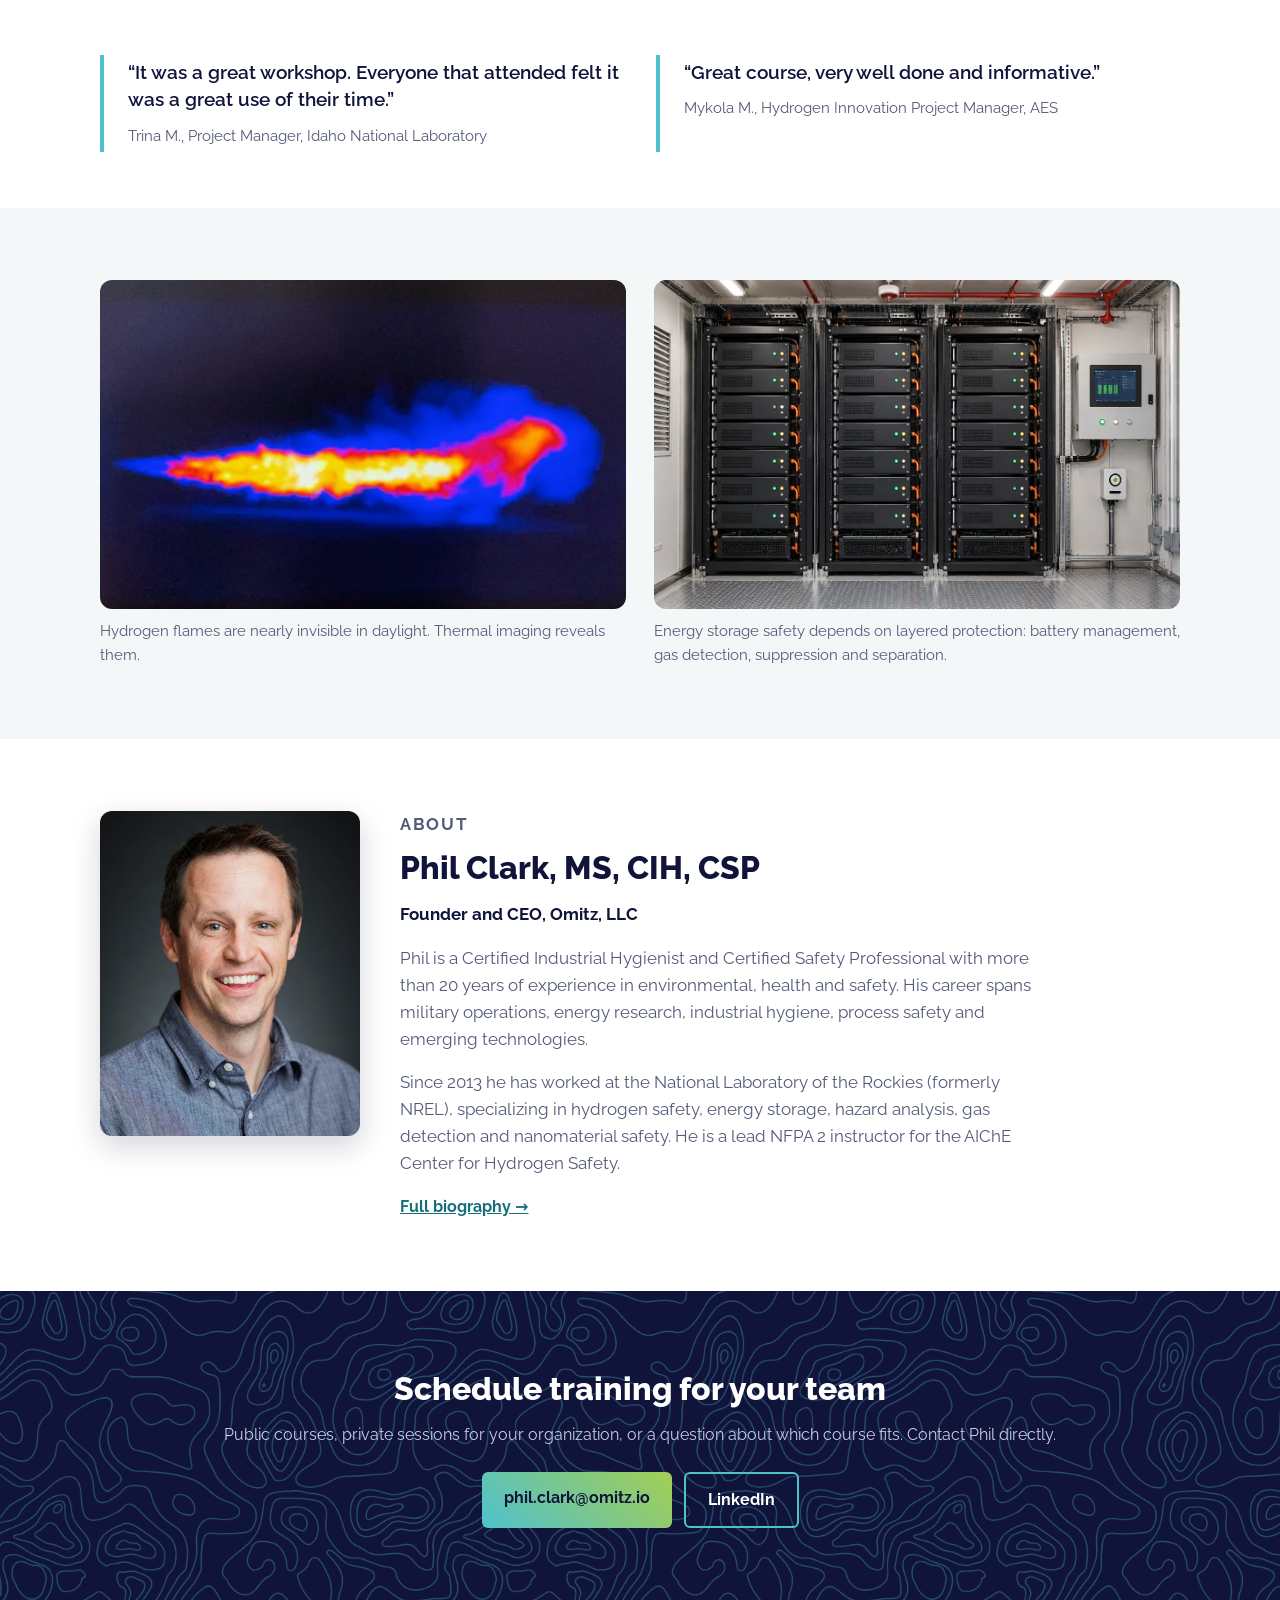
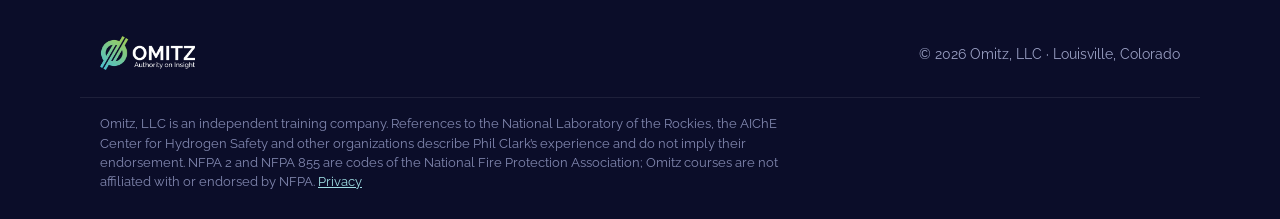
==== commit 359494ed: "Training-only site: course pages with Training menu, about timeline, privacy, accessibility and SEO " ====
--- a/index.html
+++ b/index.html
@@ -3,19 +3,93 @@
 <head>
   <meta charset="utf-8">
   <meta name="viewport" content="width=device-width, initial-scale=1">
-  <title>Omitz | Hydrogen and Energy Storage Safety Training and Consulting</title>
-  <meta name="description" content="Training and consulting on hydrogen safety, battery energy storage and the application of NFPA 2 and NFPA 855, led by Phil Clark, MS, CIH, CSP.">
-  <meta property="og:title" content="Omitz | Authority on Insight">
-  <meta property="og:description" content="Training and consulting on hydrogen safety, battery energy storage and the application of NFPA 2 and NFPA 855, led by Phil Clark, MS, CIH, CSP.">
+  <title>NFPA 2 and NFPA 855 Training for Hydrogen and Energy Storage | Omitz</title>
+  <meta name="description" content="Instructor-led training on NFPA 2 (hydrogen) and NFPA 855 (stationary energy storage) for engineers, code officials and safety professionals, taught by Phil Clark, MS, CIH, CSP.">
+  <meta property="og:title" content="NFPA 2 and NFPA 855 Training for Hydrogen and Energy Storage | Omitz">
+  <meta property="og:description" content="Instructor-led training on NFPA 2 (hydrogen) and NFPA 855 (stationary energy storage), taught by Phil Clark, MS, CIH, CSP.">
   <meta property="og:type" content="website">
   <meta property="og:url" content="https://omitz.io/">
-  <meta property="og:image" content="https://omitz.io/assets/logo.png">
+  <meta property="og:image" content="https://omitz.io/assets/og-image.jpg">
+  <meta property="og:image:width" content="1200">
+  <meta property="og:image:height" content="630">
+  <meta property="og:site_name" content="Omitz">
+  <meta name="twitter:card" content="summary_large_image">
   <link rel="canonical" href="https://omitz.io/">
   <link rel="icon" type="image/png" href="assets/favicon.png">
-  <link rel="preconnect" href="https://fonts.googleapis.com">
-  <link rel="preconnect" href="https://fonts.gstatic.com" crossorigin>
-  <link href="https://fonts.googleapis.com/css2?family=Raleway:wght@400;600;700;800&display=swap" rel="stylesheet">
+  <link rel="preload" href="assets/fonts/raleway-latin.woff2" as="font" type="font/woff2" crossorigin>
   <link rel="stylesheet" href="style.css">
+  <script type="application/ld+json">
+{
+ "@context": "https://schema.org",
+ "@graph": [
+  {
+   "@type": "EducationalOrganization",
+   "@id": "https://omitz.io/#org",
+   "name": "Omitz, LLC",
+   "url": "https://omitz.io/",
+   "logo": "https://omitz.io/assets/logo.png",
+   "slogan": "Authority on Insight",
+   "email": "phil.clark@omitz.io",
+   "address": {
+    "@type": "PostalAddress",
+    "addressLocality": "Louisville",
+    "addressRegion": "CO",
+    "addressCountry": "US"
+   },
+   "founder": {
+    "@id": "https://omitz.io/#phil"
+   },
+   "sameAs": [
+    "https://www.linkedin.com/in/omitz"
+   ]
+  },
+  {
+   "@type": "Person",
+   "@id": "https://omitz.io/#phil",
+   "name": "Phil Clark",
+   "honorificSuffix": "MS, CIH, CSP",
+   "jobTitle": "Founder and CEO",
+   "worksFor": {
+    "@id": "https://omitz.io/#org"
+   },
+   "image": "https://omitz.io/assets/phil-clark.webp",
+   "url": "https://omitz.io/about.html",
+   "hasCredential": [
+    {
+     "@type": "EducationalOccupationalCredential",
+     "name": "Certified Industrial Hygienist (CIH)"
+    },
+    {
+     "@type": "EducationalOccupationalCredential",
+     "name": "Certified Safety Professional (CSP)"
+    }
+   ],
+   "knowsAbout": [
+    "Hydrogen safety",
+    "NFPA 2",
+    "NFPA 855",
+    "Battery energy storage systems",
+    "Industrial hygiene",
+    "Process safety",
+    "Gas detection",
+    "AI in environmental, health and safety practice"
+   ],
+   "sameAs": [
+    "https://www.linkedin.com/in/omitz"
+   ]
+  },
+  {
+   "@type": "WebSite",
+   "@id": "https://omitz.io/#site",
+   "name": "Omitz",
+   "url": "https://omitz.io/",
+   "publisher": {
+    "@id": "https://omitz.io/#org"
+   }
+  }
+ ]
+}
+  </script>
 </head>
 <body>
   <a class="skip-link" href="#main">Skip to content</a>
@@ -23,7 +97,14 @@
     <div class="wrap">
       <a class="logo" href="index.html"><img src="assets/logo-white.png" alt="Omitz, Authority on Insight" width="160" height="57"></a>
       <nav aria-label="Main navigation">
-        <a href="training.html">Courses</a>
+        <div class="nav-menu">
+          <button type="button" class="nav-toggle" aria-expanded="false" aria-controls="training-menu">Training</button>
+          <ul id="training-menu" class="nav-dropdown">
+            <li><a href="nfpa-2.html">NFPA 2<span>Hydrogen</span></a></li>
+            <li><a href="nfpa-855.html">NFPA 855<span>Energy storage</span></a></li>
+            <li><a href="ai-ethics.html">Ethical AI for ESH<span>Professional practice</span></a></li>
+          </ul>
+        </div>
         <a href="about.html">About</a>
         <a href="#contact">Contact</a>
       </nav>
@@ -35,11 +116,11 @@
       <div class="wrap hero-grid">
         <div>
           <p class="eyebrow">Rule 17: &ldquo;Omit needless words.&rdquo;</p>
-          <h1>Safety expertise for <span class="grad">hydrogen</span> and <span class="grad">energy storage</span>.</h1>
-          <p class="lede">Training and consulting on hydrogen safety, battery energy storage and the practical application of NFPA 2 and NFPA 855. Led by Phil Clark, MS, CIH, CSP.</p>
+          <h1>Code training for <span class="grad">hydrogen</span> and <span class="grad">energy storage</span>.</h1>
+          <p class="lede">Instructor-led courses on NFPA 2 and NFPA 855 for the engineers, code officials and safety professionals who design, permit and operate these systems. Taught by Phil Clark, MS, CIH, CSP.</p>
           <div class="actions">
-            <a class="button" href="training.html">View courses</a>
-            <a class="button ghost" href="#contact">Discuss a project</a>
+            <a class="button" href="#trainings">View courses</a>
+            <a class="button ghost" href="#contact">Schedule training</a>
           </div>
         </div>
         <img class="hero-img" src="assets/hydrogen-technician.webp" alt="Technician inspecting valves on a hydrogen process skid" width="1122" height="1402" fetchpriority="high">
@@ -50,34 +131,11 @@
       <div class="wrap credential-grid">
         <div><strong>20+ years</strong><span>in environmental, health and safety</span></div>
         <div><strong>CIH &middot; CSP</strong><span>Certified Industrial Hygienist and Certified Safety Professional</span></div>
-        <div><strong>Since 2013</strong><span>hydrogen and energy storage safety at a DOE national laboratory</span></div>
+        <div><strong>Since 2013</strong><span>hydrogen and energy storage safety at a national laboratory</span></div>
         <div><strong>Lead instructor</strong><span>NFPA 2 for the AIChE Center for Hydrogen Safety</span></div>
       </div>
     </section>
 
-    <section id="services" class="services">
-      <div class="wrap">
-        <p class="kicker">Services</p>
-        <h2>What Omitz does</h2>
-        <div class="service-grid">
-          <article>
-            <h3>Code training</h3>
-            <p>Instructor-led courses on NFPA 2 and NFPA 855 for engineers, developers, code officials and safety professionals. Public and private sessions, with a certificate of completion.</p>
-            <a href="training.html">Courses &rarr;</a>
-          </article>
-          <article>
-            <h3>Technical consulting</h3>
-            <p>Hazard analysis, gas detection, code application and safety review for hydrogen systems and battery energy storage, from design through operation.</p>
-            <a href="#contact">Discuss a project &rarr;</a>
-          </article>
-          <article>
-            <h3>AI for ESH professionals</h3>
-            <p>Workshops on using AI in environmental, safety and health work with sound professional judgment, ethical responsibility and human oversight.</p>
-            <a href="training.html#ai-esh">AI courses &rarr;</a>
-          </article>
-        </div>
-      </div>
-    </section>
 
     <section id="trainings" class="trainings course-panel">
       <div class="wrap">
@@ -91,7 +149,7 @@
               <h3>NFPA 2: Hydrogen Technologies Code</h3>
               <p>A comprehensive review of the requirements for hydrogen production, storage, transfer and use, from general fire safety through fueling facilities, fuel cells, generation and laboratories.</p>
               <p class="formats">8 hours &middot; live, in person</p>
-              <a href="training.html#nfpa-2">Course details &rarr;</a>
+              <a href="nfpa-2.html">Course details &rarr;</a>
             </div>
           </article>
           <article class="card">
@@ -101,7 +159,7 @@
               <h3>NFPA 855: Stationary Energy Storage Systems</h3>
               <p>The safety requirements for installing, commissioning, operating, maintaining and decommissioning stationary energy storage, including batteries, fuel cells and flywheels.</p>
               <p class="formats">2, 4 or 8 hours &middot; live, in person</p>
-              <a href="training.html#nfpa-855">Course details &rarr;</a>
+              <a href="nfpa-855.html">Course details &rarr;</a>
             </div>
           </article>
           <article class="card">
@@ -111,7 +169,7 @@
               <h3>Ethical AI Workflow for ESH Professionals</h3>
               <p>An ethics framework aligned with the BGC and BCSP codes, and a guided build of a working OEHS tool. A self-paced AI ethics module is also available online.</p>
               <p class="formats">Half day &middot; virtual</p>
-              <a href="training.html#ai-esh">Course details &rarr;</a>
+              <a href="ai-ethics.html">Course details &rarr;</a>
             </div>
           </article>
         </div>
@@ -160,8 +218,8 @@
 
     <section id="contact" class="contact">
       <div class="wrap">
-        <h2>Work with Omitz</h2>
-        <p>Training for your team, consulting on a project or a question about the codes. Contact Phil directly.</p>
+        <h2>Schedule training for your team</h2>
+        <p>Public courses, private sessions for your organization, or a question about which course fits. Contact Phil directly.</p>
         <div class="actions centered">
           <a class="button" href="mailto:phil.clark@omitz.io">phil.clark@omitz.io</a>
           <a class="button ghost" href="https://www.linkedin.com/in/omitz">LinkedIn</a>
@@ -173,12 +231,12 @@
   <footer class="site-footer">
     <div class="wrap">
       <a href="index.html"><img src="assets/logo-white.png" alt="Omitz home" width="120" height="43"></a>
-      <p>&copy; <span id="year">2026</span> Omitz, LLC &middot; Louisville, Colorado</p>
+      <p>&copy; <span data-year>2026</span> Omitz, LLC &middot; Louisville, Colorado</p>
     </div>
     <div class="wrap footer-note">
-      <p>Omitz, LLC participates in the U.S. Department of Energy Voucher Program, administered by ENERGYWERX. The content of this website is the responsibility of Omitz, LLC and does not necessarily represent the views of the U.S. Department of Energy or ENERGYWERX. Omitz, LLC is an independent company; references to the program, to the National Laboratory of the Rockies or to other organizations do not imply their endorsement. NFPA 2 and NFPA 855 are codes of the National Fire Protection Association; Omitz courses are not affiliated with or endorsed by NFPA.</p>
+      <p>Omitz, LLC is an independent training company. References to the National Laboratory of the Rockies, the AIChE Center for Hydrogen Safety and other organizations describe Phil Clark&rsquo;s experience and do not imply their endorsement. NFPA 2 and NFPA 855 are codes of the National Fire Protection Association; Omitz courses are not affiliated with or endorsed by NFPA. <a href="privacy.html">Privacy</a></p>
     </div>
   </footer>
-  <script>document.getElementById('year').textContent = new Date().getFullYear();</script>
+  <script src="site.js" defer></script>
 </body>
 </html>
--- a/style.css
+++ b/style.css
@@ -24,7 +24,7 @@
   line-height: 1.6;
 }
 img { max-width: 100%; display: block; }
-a { color: #1f8c97; }
+a { color: #16707a; }
 .wrap { max-width: var(--max); margin: 0 auto; padding: 0 20px; }
 
 .site-header { background: var(--navy); position: sticky; top: 0; z-index: 10; }
@@ -50,7 +50,7 @@
 .button.ghost { background: transparent; color: #fff; border: 2px solid var(--teal); }
 
 section { padding: 72px 0; }
-.kicker { margin: 0 0 4px; color: #1f8c97; font-weight: 700; text-transform: uppercase; letter-spacing: .1em; font-size: .8rem; }
+.kicker { margin: 0 0 4px; color: #16707a; font-weight: 700; text-transform: uppercase; letter-spacing: .1em; font-size: .8rem; }
 h2 { font-size: 2rem; margin: 0 0 28px; font-weight: 800; }
 
 .cards { display: grid; grid-template-columns: repeat(auto-fit, minmax(290px, 1fr)); gap: 24px; }
@@ -61,7 +61,7 @@
 .card-body { padding: 22px 24px 24px; border-top: 4px solid; border-image: var(--grad) 1; flex: 1; }
 .card h3 { margin: 4px 0 10px; font-size: 1.2rem; font-weight: 700; }
 .card p { margin: 0 0 12px; color: var(--muted); }
-.card .tag { font-size: .78rem; text-transform: uppercase; letter-spacing: .1em; color: #1f8c97; font-weight: 700; }
+.card .tag { font-size: .78rem; text-transform: uppercase; letter-spacing: .1em; color: #16707a; font-weight: 700; }
 .card .formats { color: var(--ink); font-weight: 600; font-size: .95rem; }
 
 .insight { background: var(--panel); }
@@ -185,3 +185,67 @@
   .course-formats > div { flex-direction: column; gap: 2px; }
   .course-formats dd { text-align: left; }
 }
+
+@font-face {
+  font-family: "Raleway";
+  font-style: normal;
+  font-weight: 100 900;
+  font-display: swap;
+  src: url("assets/fonts/raleway-latin.woff2") format("woff2");
+}
+
+.site-header nav { display: flex; align-items: center; }
+.nav-menu { position: relative; margin-left: 24px; }
+.nav-toggle { font: inherit; font-weight: 600; color: #d6d9ee; background: none; border: 0; padding: 0; cursor: pointer; }
+.nav-toggle::after { content: ""; display: inline-block; width: 7px; height: 7px; margin-left: 8px; border-right: 2px solid currentColor; border-bottom: 2px solid currentColor; transform: translateY(-3px) rotate(45deg); transition: transform .15s; }
+.nav-toggle[aria-expanded="true"]::after { transform: translateY(1px) rotate(225deg); }
+.nav-toggle:hover, .nav-menu[data-current] .nav-toggle { color: var(--green); }
+.nav-dropdown { display: none; position: absolute; top: calc(100% + 18px); left: -16px; min-width: 260px; margin: 0; padding: 8px; list-style: none; background: #fff; border-radius: 10px; box-shadow: 0 18px 40px rgba(0,0,0,.28); }
+.nav-toggle[aria-expanded="true"] + .nav-dropdown { display: block; }
+.nav-dropdown a { display: block; margin: 0; padding: 10px 14px; border-radius: 6px; color: var(--ink); font-weight: 700; }
+.nav-dropdown a span { display: block; color: var(--muted); font-weight: 400; font-size: .85rem; }
+.nav-dropdown a:hover, .nav-dropdown a:focus-visible { background: var(--panel); color: var(--ink); }
+.nav-dropdown a[aria-current="page"] { color: #1a7680; text-decoration: none; background: var(--panel); }
+
+.course-hero h1 { max-width: 22ch; }
+.course-hero .lede { max-width: 65ch; }
+.hero-meta { display: inline-block; margin: -8px 0 28px; padding: 6px 12px; border: 1px solid #59618b; border-radius: 5px; color: #fff; font-weight: 600; font-size: .95rem; }
+.course-copy h2.sub { font-size: 1.05rem; margin: 24px 0 8px; }
+.course-copy h2.sub:first-child { margin-top: 0; }
+
+.stats { padding: 40px 0; background: var(--navy-2); color: #fff; }
+.stat-grid { display: grid; grid-template-columns: repeat(4, 1fr); gap: 28px; }
+.stat-grid strong { display: block; font-size: 3rem; line-height: 1; font-weight: 800; background: var(--grad); -webkit-background-clip: text; background-clip: text; color: transparent; }
+.stat-grid span { display: block; margin-top: 8px; color: #c9cde6; font-size: .92rem; line-height: 1.45; }
+
+.timeline { position: relative; list-style: none; margin: 8px 0 0; padding: 0; }
+.timeline::before { content: ""; position: absolute; top: 6px; bottom: 6px; left: 50%; width: 4px; margin-left: -2px; border-radius: 2px; background: linear-gradient(180deg, var(--teal), var(--green)); }
+.timeline li { position: relative; width: 50%; padding: 0 44px 40px 0; }
+.timeline li:nth-child(even) { margin-left: 50%; padding: 0 0 40px 44px; }
+.timeline li::before { content: ""; position: absolute; top: 4px; right: -11px; width: 14px; height: 14px; border-radius: 50%; background: #fff; border: 4px solid var(--teal); }
+.timeline li:nth-child(even)::before { right: auto; left: -11px; border-color: var(--green); }
+.timeline li:nth-child(odd) { text-align: right; }
+.timeline .when { margin: 0 0 4px; color: #1a7680; font-weight: 800; text-transform: uppercase; letter-spacing: .08em; font-size: .8rem; }
+.timeline h3 { margin: 0 0 6px; font-size: 1.25rem; }
+.timeline li p:last-child { margin: 0; color: var(--muted); }
+
+.chips { display: flex; flex-wrap: wrap; gap: 12px; margin: 0; padding: 0; list-style: none; }
+.chips li { padding: 10px 18px; border-radius: 999px; background: #fff; border: 2px solid; border-image: none; border-color: var(--teal); font-weight: 700; }
+
+.approach { padding: 88px 0; }
+.pull { margin: 0 auto; max-width: 820px; text-align: center; }
+.pull p { margin: 0 0 18px; font-size: clamp(1.8rem, 4vw, 2.8rem); font-weight: 800; line-height: 1.2; }
+.pull footer { color: var(--muted); font-size: 1.1rem; }
+
+@media (max-width: 820px) {
+  .stat-grid { grid-template-columns: 1fr 1fr; }
+  .timeline::before { left: 7px; }
+  .timeline li, .timeline li:nth-child(odd), .timeline li:nth-child(even) { width: auto; margin-left: 0; padding: 0 0 32px 40px; text-align: left; }
+  .timeline li::before, .timeline li:nth-child(even)::before { left: -2px; right: auto; }
+}
+@media (max-width: 560px) {
+  .nav-menu { margin-left: 14px; }
+  .nav-toggle { font-size: .95rem; }
+  .nav-dropdown { left: auto; right: -60px; min-width: 240px; }
+}
+.site-footer a { color: #9fdde3; }
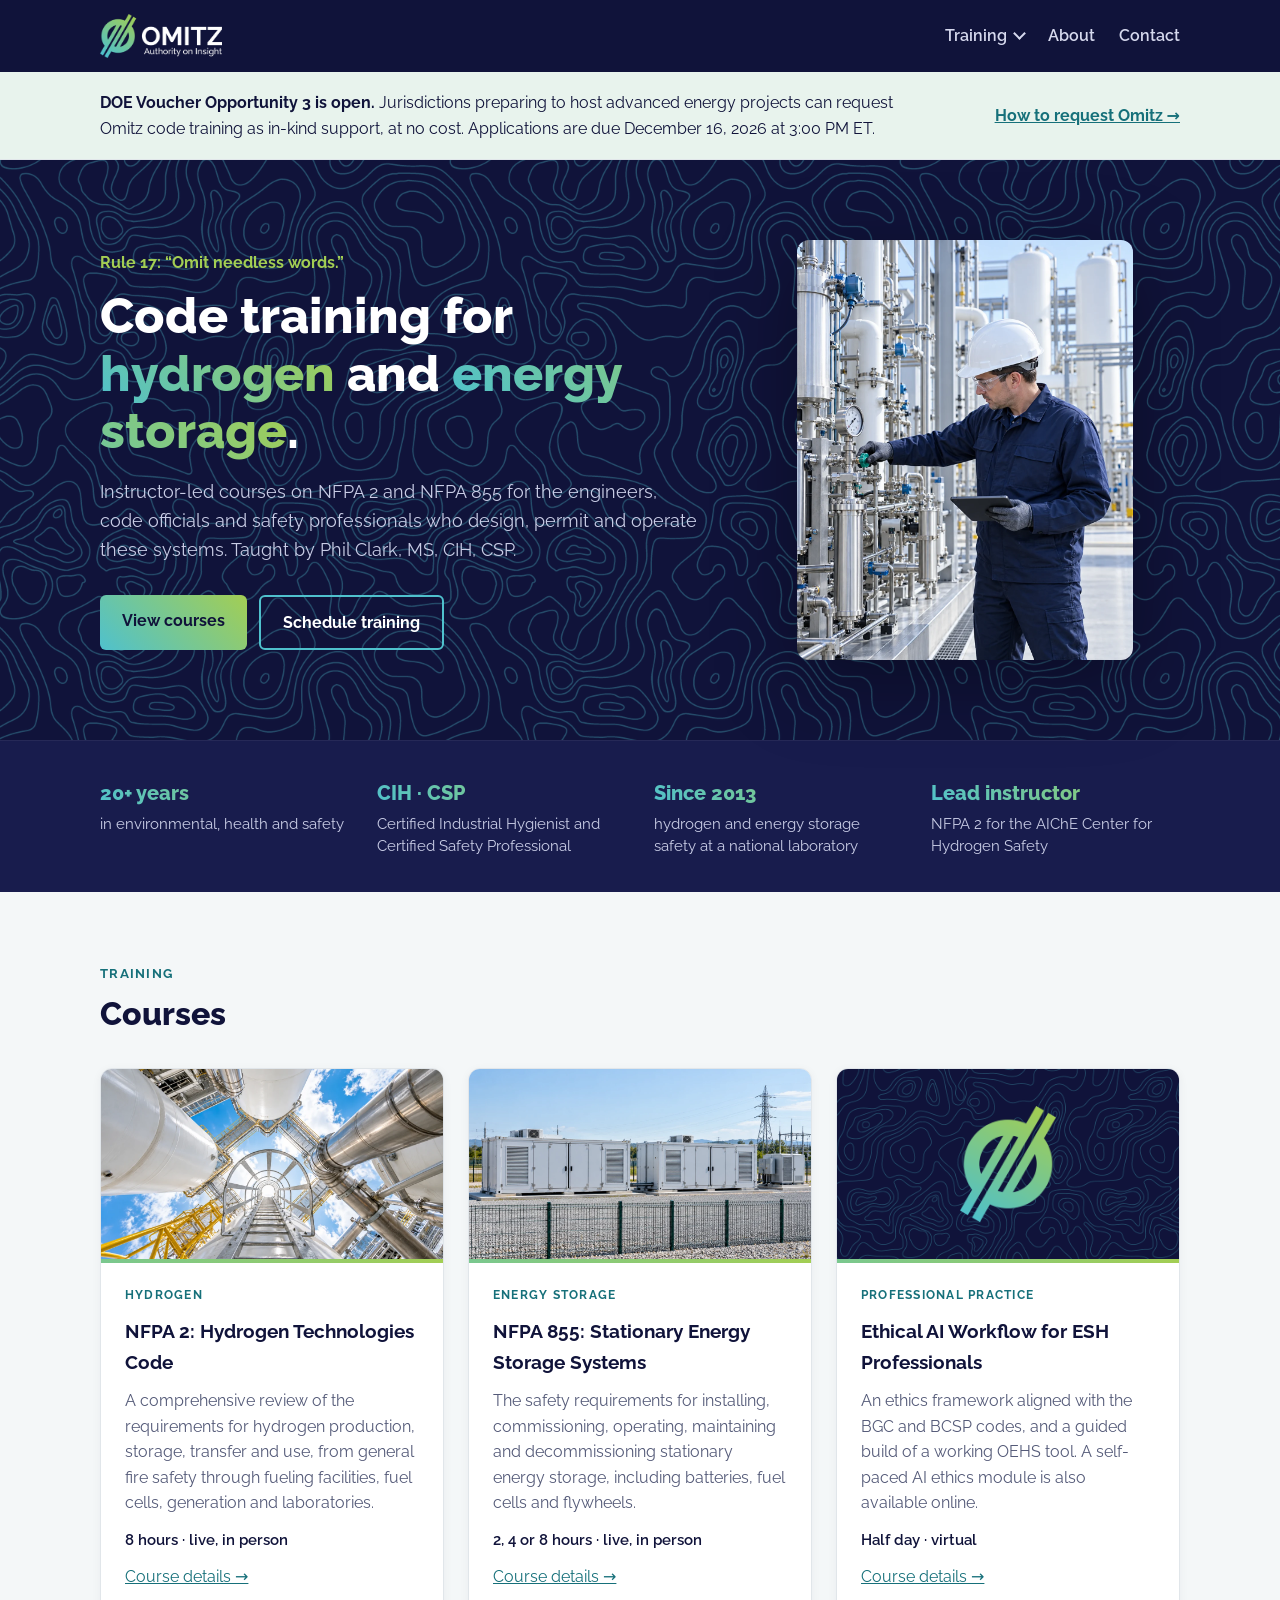
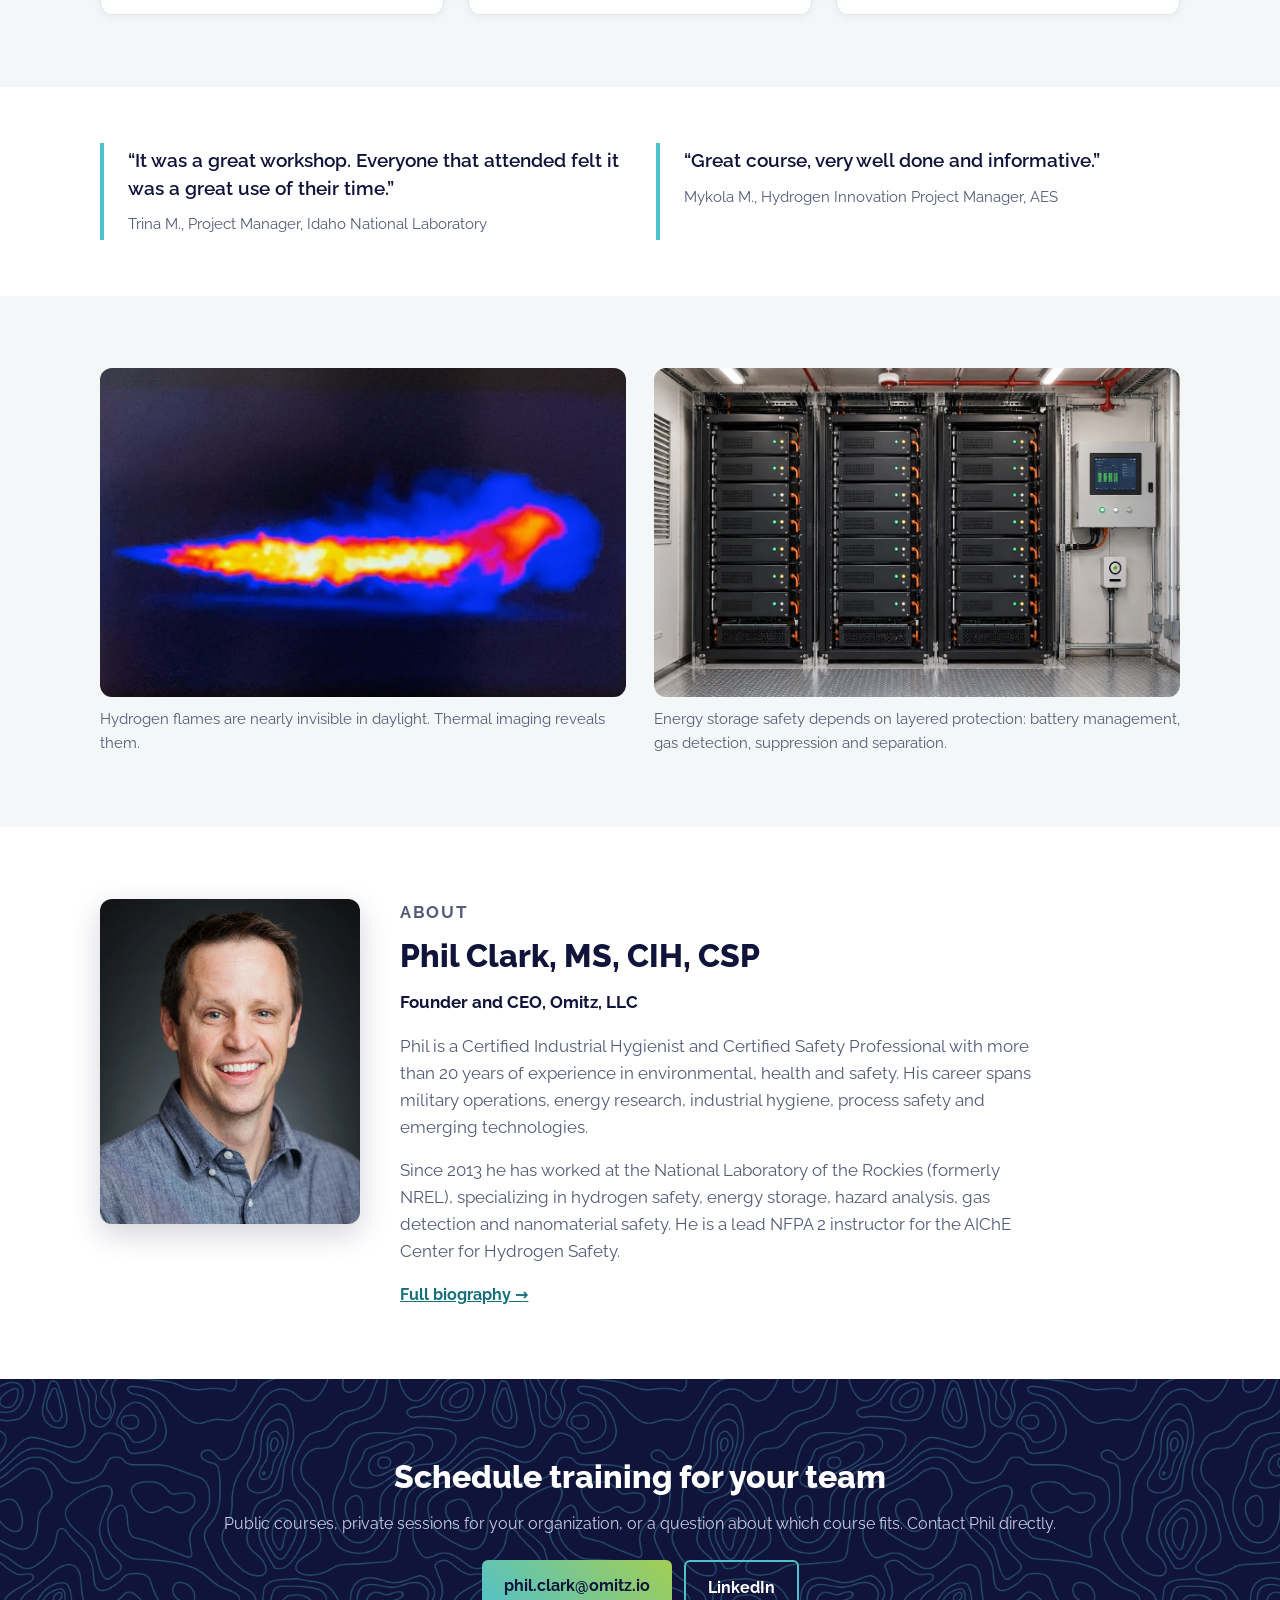
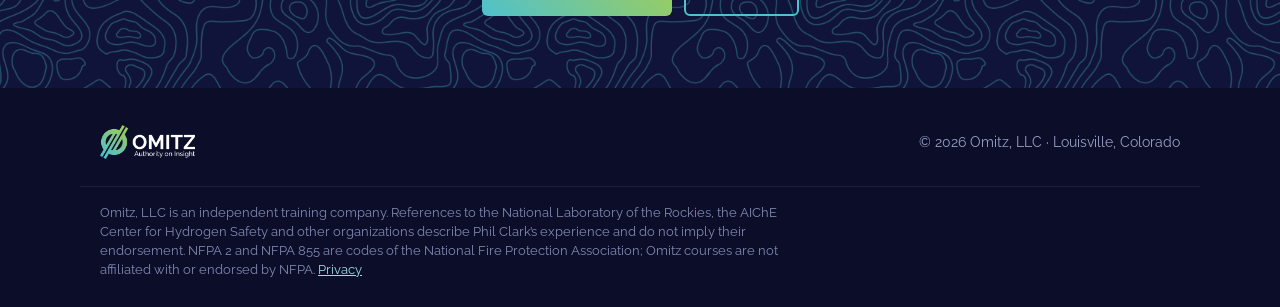
==== commit 1b92e6d3: "Add DOE Voucher Opportunity 3 page and homepage banner New doe-voucher.html invites jurisdictions to" ====
--- a/index.html
+++ b/index.html
@@ -112,6 +112,13 @@
   </header>
 
   <main id="main">
+    <aside class="announce" aria-label="DOE Voucher Opportunity 3" data-until="2026-12-16T20:00:00Z">
+      <div class="wrap">
+        <p><strong>DOE Voucher Opportunity 3 is open.</strong> Jurisdictions preparing to host advanced energy projects can request Omitz code training as in-kind support, at no cost. Applications are due <time datetime="2026-12-16T15:00-05:00">December 16, 2026 at 3:00 PM ET</time>.</p>
+        <a href="doe-voucher.html">How to request Omitz &rarr;</a>
+      </div>
+    </aside>
+
     <section class="hero">
       <div class="wrap hero-grid">
         <div>
--- a/style.css
+++ b/style.css
@@ -249,3 +249,26 @@
   .nav-dropdown { left: auto; right: -60px; min-width: 240px; }
 }
 .site-footer a { color: #9fdde3; }
+
+.visually-hidden { position: absolute; width: 1px; height: 1px; padding: 0; margin: -1px; overflow: hidden; clip: rect(0 0 0 0); white-space: nowrap; border: 0; }
+.source-note { margin-top: 16px; font-size: .9rem; }
+.voucher-courses { margin-top: 36px; }
+.voucher-courses a { color: var(--ink); text-decoration: none; }
+.voucher-courses a:hover { color: #16707a; text-decoration: underline; }
+.steps { counter-reset: step; list-style: none; margin: 0; padding: 0; display: grid; grid-template-columns: repeat(4, 1fr); gap: 24px; }
+.steps li { counter-increment: step; position: relative; padding-top: 56px; color: var(--muted); }
+.steps li::before { content: counter(step); position: absolute; top: 0; left: 0; width: 40px; height: 40px; border-radius: 50%; display: grid; place-items: center; background: var(--grad); color: var(--navy); font-weight: 800; }
+.steps strong { display: block; margin-bottom: 6px; color: var(--ink); }
+.announce { padding: 18px 0; background: #e8f3ed; border-bottom: 1px solid var(--line); }
+.announce .wrap { display: flex; flex-wrap: wrap; align-items: center; justify-content: space-between; gap: 12px 24px; }
+.announce p { margin: 0; max-width: 80ch; }
+.announce a { font-weight: 700; white-space: nowrap; }
+@media (max-width: 820px) {
+  .steps { grid-template-columns: 1fr 1fr; }
+}
+@media (max-width: 560px) {
+  .steps { grid-template-columns: 1fr; }
+}
+.glance > div { display: grid; grid-template-columns: 9.5rem 1fr; gap: 16px; }
+.glance dd { text-align: left; }
+@media (max-width: 560px) { .glance > div { grid-template-columns: 1fr; gap: 2px; } }
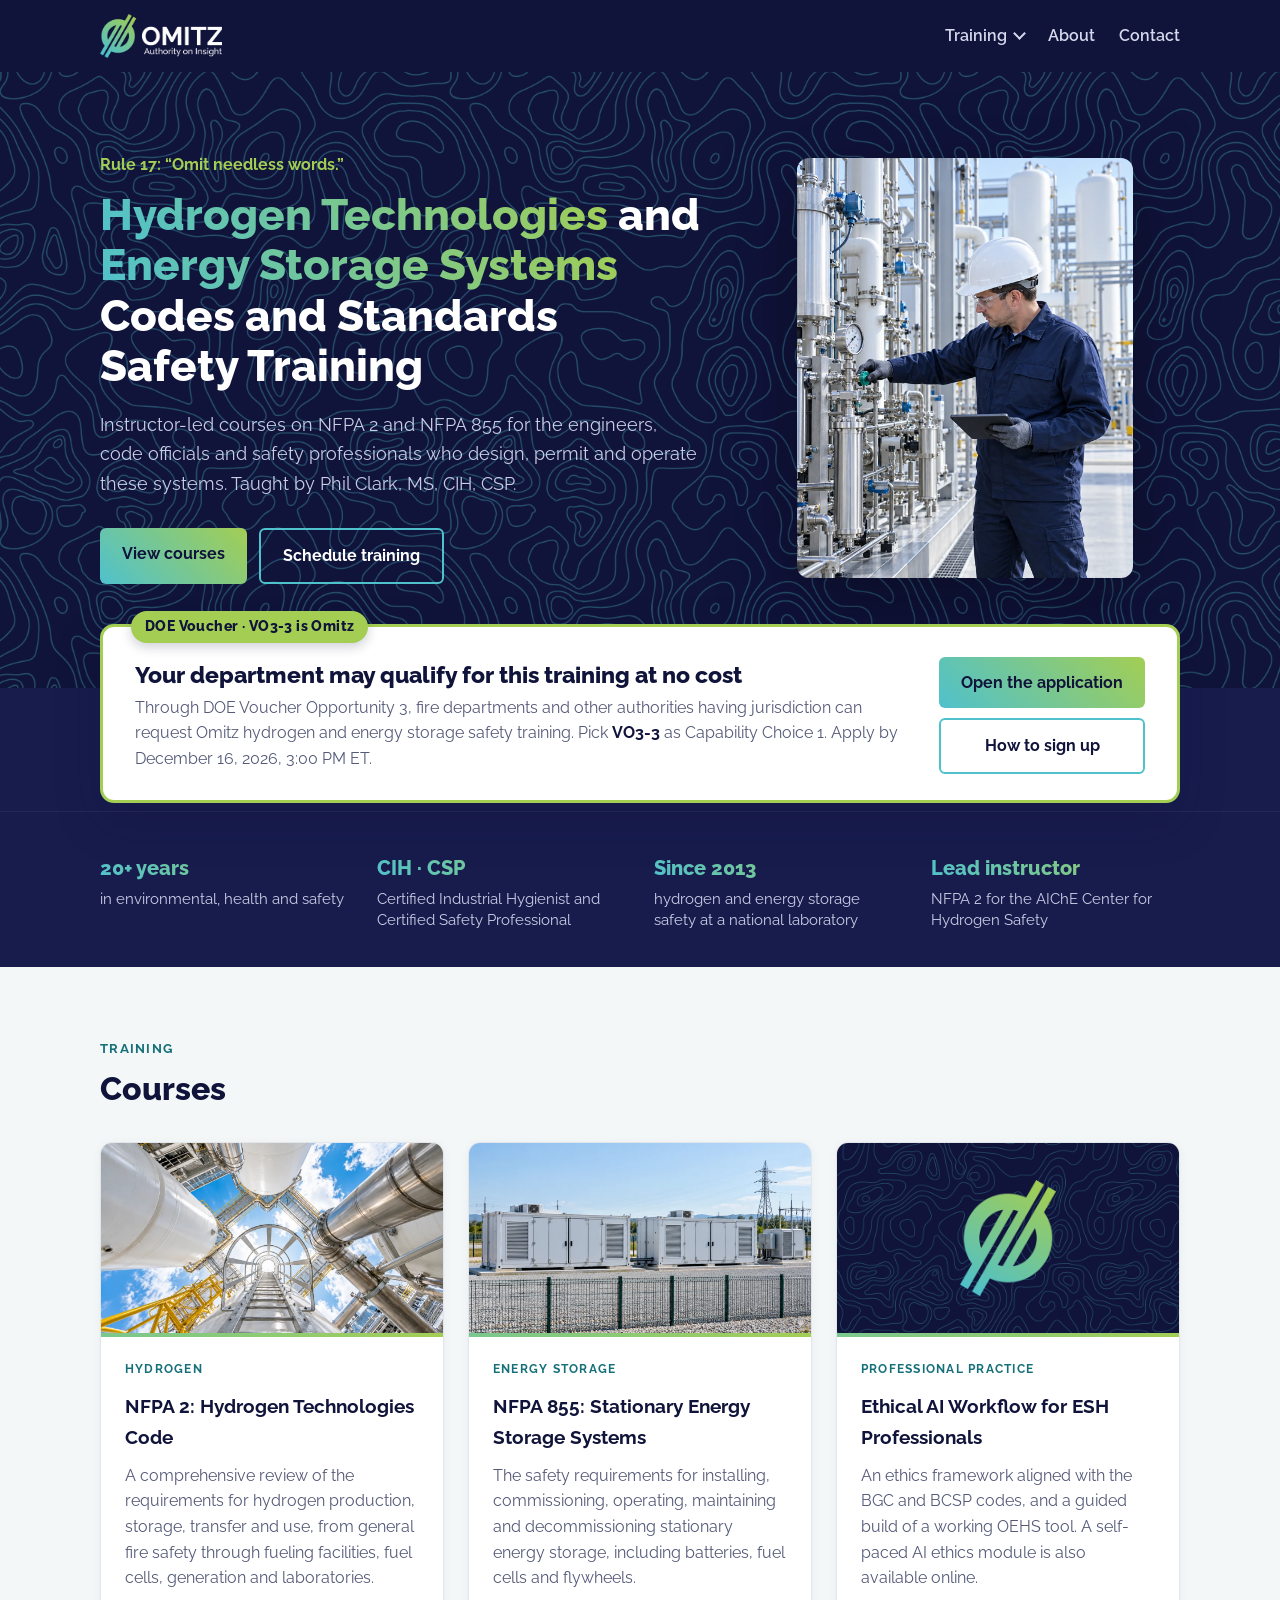
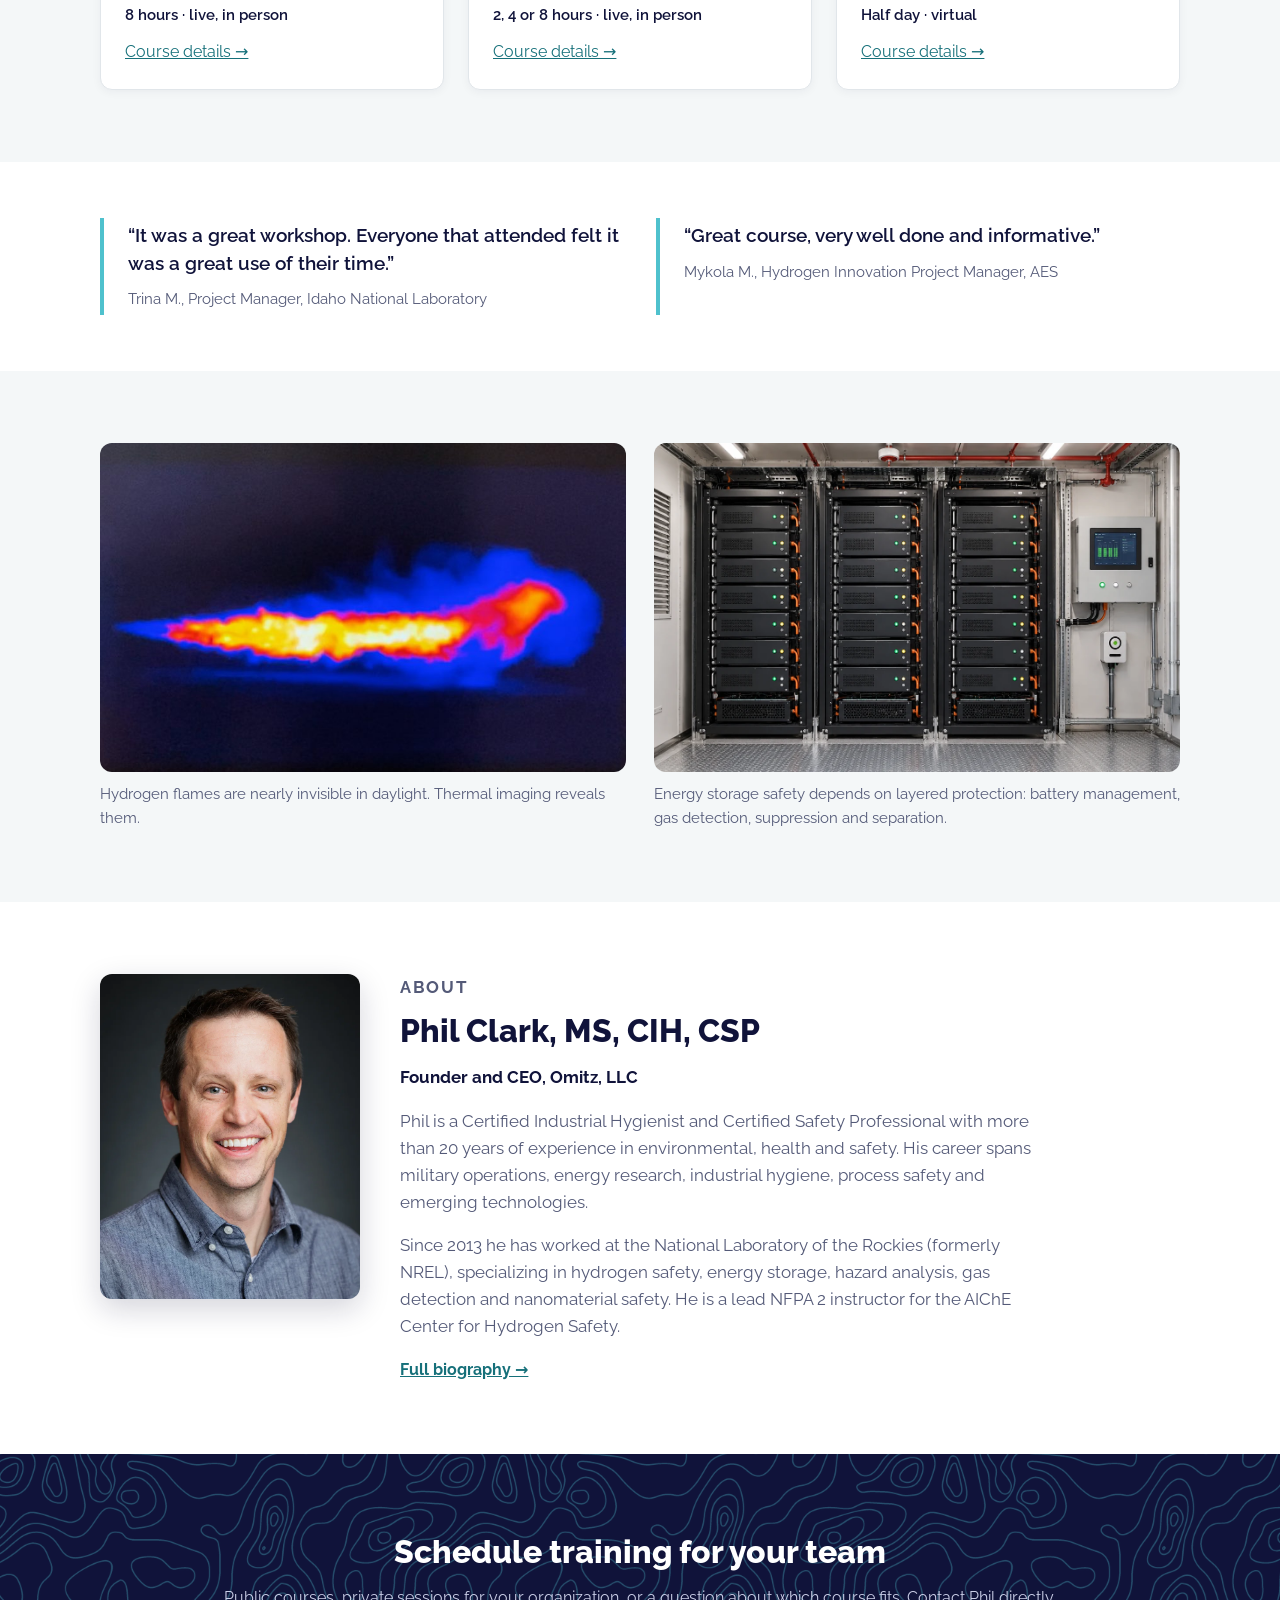
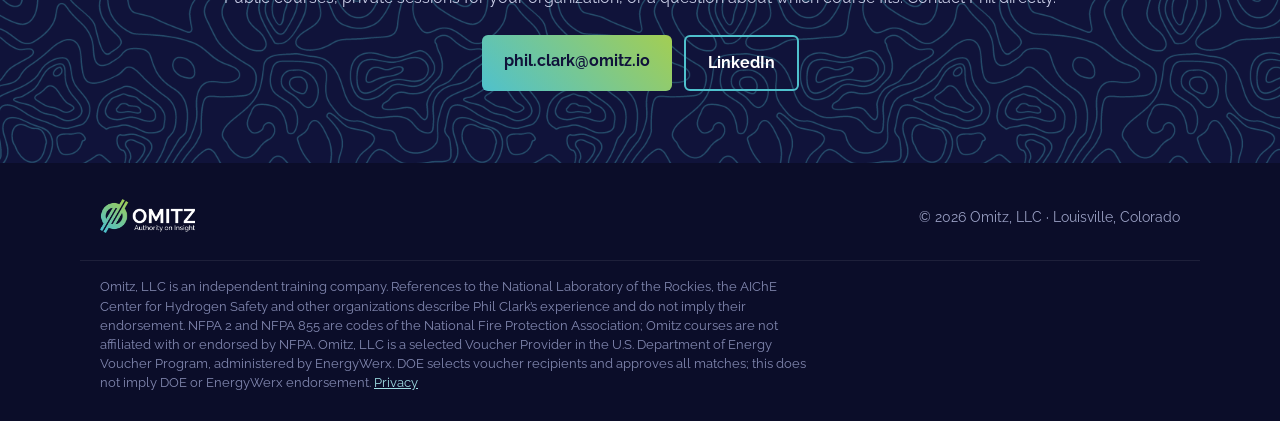
==== commit 79b1e1a5: "Make the DOE voucher stand out on the homepage and course pages, and switch the walkthrough to a GIF" ====
--- a/index.html
+++ b/index.html
@@ -3,9 +3,9 @@
 <head>
   <meta charset="utf-8">
   <meta name="viewport" content="width=device-width, initial-scale=1">
-  <title>NFPA 2 and NFPA 855 Training for Hydrogen and Energy Storage | Omitz</title>
+  <title>Hydrogen Technologies and Energy Storage Systems Codes and Standards Safety Training | Omitz</title>
   <meta name="description" content="Instructor-led training on NFPA 2 (hydrogen) and NFPA 855 (stationary energy storage) for engineers, code officials and safety professionals, taught by Phil Clark, MS, CIH, CSP.">
-  <meta property="og:title" content="NFPA 2 and NFPA 855 Training for Hydrogen and Energy Storage | Omitz">
+  <meta property="og:title" content="Hydrogen Technologies and Energy Storage Systems Codes and Standards Safety Training | Omitz">
   <meta property="og:description" content="Instructor-led training on NFPA 2 (hydrogen) and NFPA 855 (stationary energy storage), taught by Phil Clark, MS, CIH, CSP.">
   <meta property="og:type" content="website">
   <meta property="og:url" content="https://omitz.io/">
@@ -112,18 +112,11 @@
   </header>
 
   <main id="main">
-    <aside class="announce" aria-label="DOE Voucher Opportunity 3" data-until="2026-12-16T20:00:00Z">
-      <div class="wrap">
-        <p><strong>DOE Voucher Opportunity 3 is open.</strong> Jurisdictions preparing to host advanced energy projects can request Omitz code training as in-kind support, at no cost. Applications are due <time datetime="2026-12-16T15:00-05:00">December 16, 2026 at 3:00 PM ET</time>.</p>
-        <a href="doe-voucher.html">How to request Omitz &rarr;</a>
-      </div>
-    </aside>
-
-    <section class="hero">
+    <section class="hero home-hero">
       <div class="wrap hero-grid">
         <div>
           <p class="eyebrow">Rule 17: &ldquo;Omit needless words.&rdquo;</p>
-          <h1>Code training for <span class="grad">hydrogen</span> and <span class="grad">energy storage</span>.</h1>
+          <h1 class="home-title"><span class="grad">Hydrogen Technologies</span> and <span class="grad">Energy Storage Systems</span> Codes and Standards Safety Training</h1>
           <p class="lede">Instructor-led courses on NFPA 2 and NFPA 855 for the engineers, code officials and safety professionals who design, permit and operate these systems. Taught by Phil Clark, MS, CIH, CSP.</p>
           <div class="actions">
             <a class="button" href="#trainings">View courses</a>
@@ -133,6 +126,22 @@
         <img class="hero-img" src="assets/hydrogen-technician.webp" alt="Technician inspecting valves on a hydrogen process skid" width="1122" height="1402" fetchpriority="high">
       </div>
     </section>
+
+    <aside class="voucher-callout vc-overlap" aria-labelledby="vc-3249" data-until="2026-12-16T20:00:00Z">
+      <div class="wrap">
+        <div class="vc-card">
+          <p class="vc-badge">DOE Voucher &middot; VO3-3 is Omitz</p>
+          <div class="vc-text">
+            <h2 id="vc-3249">Your department may qualify for this training at no cost</h2>
+            <p>Through DOE Voucher Opportunity 3, fire departments and other authorities having jurisdiction can request Omitz hydrogen and energy storage safety training. Pick <strong>VO3-3</strong> as Capability Choice 1. Apply by <time datetime="2026-12-16T15:00-05:00">December 16, 2026, 3:00 PM ET</time>.</p>
+          </div>
+          <div class="vc-actions">
+            <a class="button" href="https://energywerx.submittable.com/submit/a0ad75ba-d11e-422c-9182-4532ed89decc/voucher-opportunity-3-recipient-2026">Open the application<span class="visually-hidden"> (EnergyWerx form)</span></a>
+            <a class="button vc-ghost" href="doe-voucher.html">How to sign up</a>
+          </div>
+        </div>
+      </div>
+    </aside>
 
     <section class="credentials" aria-label="Credentials">
       <div class="wrap credential-grid">
@@ -241,7 +250,7 @@
       <p>&copy; <span data-year>2026</span> Omitz, LLC &middot; Louisville, Colorado</p>
     </div>
     <div class="wrap footer-note">
-      <p>Omitz, LLC is an independent training company. References to the National Laboratory of the Rockies, the AIChE Center for Hydrogen Safety and other organizations describe Phil Clark&rsquo;s experience and do not imply their endorsement. NFPA 2 and NFPA 855 are codes of the National Fire Protection Association; Omitz courses are not affiliated with or endorsed by NFPA. <a href="privacy.html">Privacy</a></p>
+      <p>Omitz, LLC is an independent training company. References to the National Laboratory of the Rockies, the AIChE Center for Hydrogen Safety and other organizations describe Phil Clark&rsquo;s experience and do not imply their endorsement. NFPA 2 and NFPA 855 are codes of the National Fire Protection Association; Omitz courses are not affiliated with or endorsed by NFPA. Omitz, LLC is a selected Voucher Provider in the U.S. Department of Energy Voucher Program, administered by EnergyWerx. DOE selects voucher recipients and approves all matches; this does not imply DOE or EnergyWerx endorsement. <a href="privacy.html">Privacy</a></p>
     </div>
   </footer>
   <script src="site.js" defer></script>
--- a/style.css
+++ b/style.css
@@ -272,3 +272,92 @@
 .glance > div { display: grid; grid-template-columns: 9.5rem 1fr; gap: 16px; }
 .glance dd { text-align: left; }
 @media (max-width: 560px) { .glance > div { grid-template-columns: 1fr; gap: 2px; } }
+.bio-body li { color: var(--muted); font-size: 1.05rem; margin: 6px 0; }
+
+/* Voucher sign-up walkthrough */
+.voucher-hero { padding: 40px 0 48px; }
+.voucher-grid { display: grid; grid-template-columns: 1fr 1.15fr; grid-template-areas: "head video" "steps video"; gap: 0 48px; align-items: start; }
+.voucher-head { grid-area: head; }
+.voucher-video { grid-area: video; align-self: center; }
+.voucher-steps { grid-area: steps; }
+.voucher-hero h1 { font-size: clamp(1.8rem, 3vw, 2.25rem); margin-bottom: 12px; }
+.voucher-hero .lede { font-size: 1rem; margin-bottom: 16px; }
+.voucher-video figcaption { color: #c9cde6; font-size: .9rem; }
+.quick-steps { counter-reset: q; list-style: none; margin: 0 0 22px; padding: 0; }
+.quick-steps li { counter-increment: q; position: relative; padding: 5px 0 5px 40px; color: #c9cde6; line-height: 1.45; }
+.quick-steps li::before { content: counter(q); position: absolute; left: 0; top: 4px; width: 28px; height: 28px; border-radius: 50%; display: grid; place-items: center; background: var(--grad); color: var(--navy); font-weight: 800; font-size: .9rem; }
+.quick-steps strong { color: #fff; }
+.quick-steps a { color: #9fdde3; }
+.quick-steps .key-step { margin: 4px 0; padding: 8px 10px 8px 48px; border-radius: 8px; background: rgba(163,206,83,.16); border: 1px solid var(--green); color: #fff; }
+.quick-steps .key-step::before { left: 10px; top: 8px; }
+.quick-steps .key-step strong { color: var(--green); }
+
+.walkthrough .narrow { max-width: 860px; }
+.tailor-note { margin: 0 0 36px; padding: 18px 22px; border-left: 5px solid var(--green); border-radius: 6px; background: #f3f8e9; }
+.tailor-note p { margin: 0; }
+.walk-steps { counter-reset: w; list-style: none; margin: 0; padding: 0; }
+.walk-steps > li { counter-increment: w; position: relative; padding: 0 0 36px 60px; }
+.walk-steps > li::before { content: counter(w); position: absolute; left: 0; top: -2px; width: 40px; height: 40px; border-radius: 50%; display: grid; place-items: center; background: var(--grad); color: var(--navy); font-weight: 800; }
+.walk-steps h3 { margin: 4px 0 10px; font-size: 1.3rem; }
+.walk-steps p, .walk-steps ul { color: var(--muted); }
+.walk-steps ul { padding-left: 20px; }
+.walk-steps ul li { margin: 6px 0; }
+.walk-steps strong { color: var(--ink); }
+.walk-steps .key-step h3 { color: #1a7680; }
+.example { margin: 20px 0; border: 1px solid var(--line); border-radius: 10px; background: #fff; overflow: hidden; }
+.example-head { display: flex; align-items: center; justify-content: space-between; gap: 12px; padding: 12px 16px; background: var(--panel); border-bottom: 1px solid var(--line); }
+.example-head h4 { margin: 0; font-size: 1rem; }
+.example-q { margin: 12px 16px 0; font-size: .88rem; font-style: italic; }
+.example-text { margin: 10px 16px 16px; white-space: pre-wrap; color: var(--ink); font-size: .98rem; line-height: 1.6; }
+.copy-btn { flex: none; font: inherit; font-weight: 700; font-size: .9rem; padding: 6px 14px; border-radius: 6px; border: 2px solid var(--teal); background: #fff; color: var(--ink); cursor: pointer; }
+.copy-btn:hover { background: #e9f7f8; }
+.copy-btn[data-done] { border-color: var(--green); background: #f3f8e9; }
+
+@media (max-width: 900px) {
+  .voucher-grid { grid-template-columns: 1fr; grid-template-areas: "head" "video" "steps"; }
+  .voucher-video { margin: 4px 0 24px; }
+}
+@media (max-width: 560px) {
+  .voucher-hero { padding: 28px 0 40px; }
+  .voucher-hero .lede { display: none; }
+  .walk-steps > li { padding-left: 0; padding-top: 52px; }
+  .example-head { flex-wrap: wrap; }
+}
+.example-text mark { background: #fff3c4; color: inherit; padding: 0 2px; border-radius: 3px; }
+
+[hidden] { display: none !important; }
+
+/* Voucher callout: used on the homepage (overlapping the hero) and the course pages */
+.voucher-callout { padding: 40px 0; background: var(--panel); }
+.voucher-callout.vc-overlap { position: relative; z-index: 2; margin-top: -64px; padding: 0 0 8px; background: linear-gradient(transparent 64px, var(--navy-2) 64px); }
+.vc-overlap + .credentials { padding-top: 40px; }
+.vc-card { position: relative; display: grid; grid-template-columns: 1fr auto; gap: 8px 32px; align-items: center; padding: 30px 32px 26px; border-radius: 14px; background: #fff; border: 3px solid var(--green); box-shadow: 0 18px 44px rgba(16,19,58,.28); }
+.vc-badge { position: absolute; top: -16px; left: 28px; margin: 0; padding: 5px 14px; border-radius: 999px; background: var(--green); color: var(--navy); font-weight: 800; font-size: .85rem; letter-spacing: .03em; box-shadow: 0 4px 12px rgba(16,19,58,.2); }
+.vc-text h2 { margin: 0 0 6px; font-size: 1.45rem; line-height: 1.25; }
+.vc-text p { margin: 0; color: var(--muted); }
+.vc-text strong { color: var(--ink); }
+.vc-actions { display: flex; flex-direction: column; gap: 10px; }
+.vc-actions .button { text-align: center; }
+.button.vc-ghost { background: #fff; color: var(--ink); border: 2px solid var(--teal); }
+
+.home-title { font-size: clamp(1.9rem, 3.6vw, 2.75rem); }
+.home-hero { padding-bottom: 104px; }
+
+.vc-pill { margin: 0 0 22px; }
+.vc-pill a { display: inline-block; padding: 8px 16px; border-radius: 999px; background: var(--green); color: var(--navy); text-decoration: none; font-weight: 600; box-shadow: 0 6px 16px rgba(0,0,0,.25); }
+.vc-pill a:hover { background: #b6dc6e; }
+.course-hero .actions .button.ghost { margin-left: 0; }
+.vc-price-note { margin: 14px 0 0; padding: 14px 18px; border-left: 5px solid var(--green); border-radius: 6px; background: #f3f8e9; }
+
+.voucher-video img { width: 100%; height: auto; aspect-ratio: 16 / 9; border-radius: 12px; background: #fff; box-shadow: 0 20px 40px rgba(0,0,0,.35); }
+.gif-toggle { font: inherit; font-size: .85rem; font-weight: 700; padding: 4px 12px; margin-right: 12px; border-radius: 6px; border: 1px solid #59618b; background: transparent; color: #fff; cursor: pointer; }
+.voucher-video figcaption a { color: #9fdde3; }
+
+@media (max-width: 820px) {
+  .vc-card { grid-template-columns: 1fr; padding: 30px 22px 22px; }
+  .vc-actions { flex-direction: row; flex-wrap: wrap; }
+}
+@media (max-width: 560px) {
+  .home-hero .hero-img { display: none; }
+  .home-title { font-size: 1.75rem; }
+}
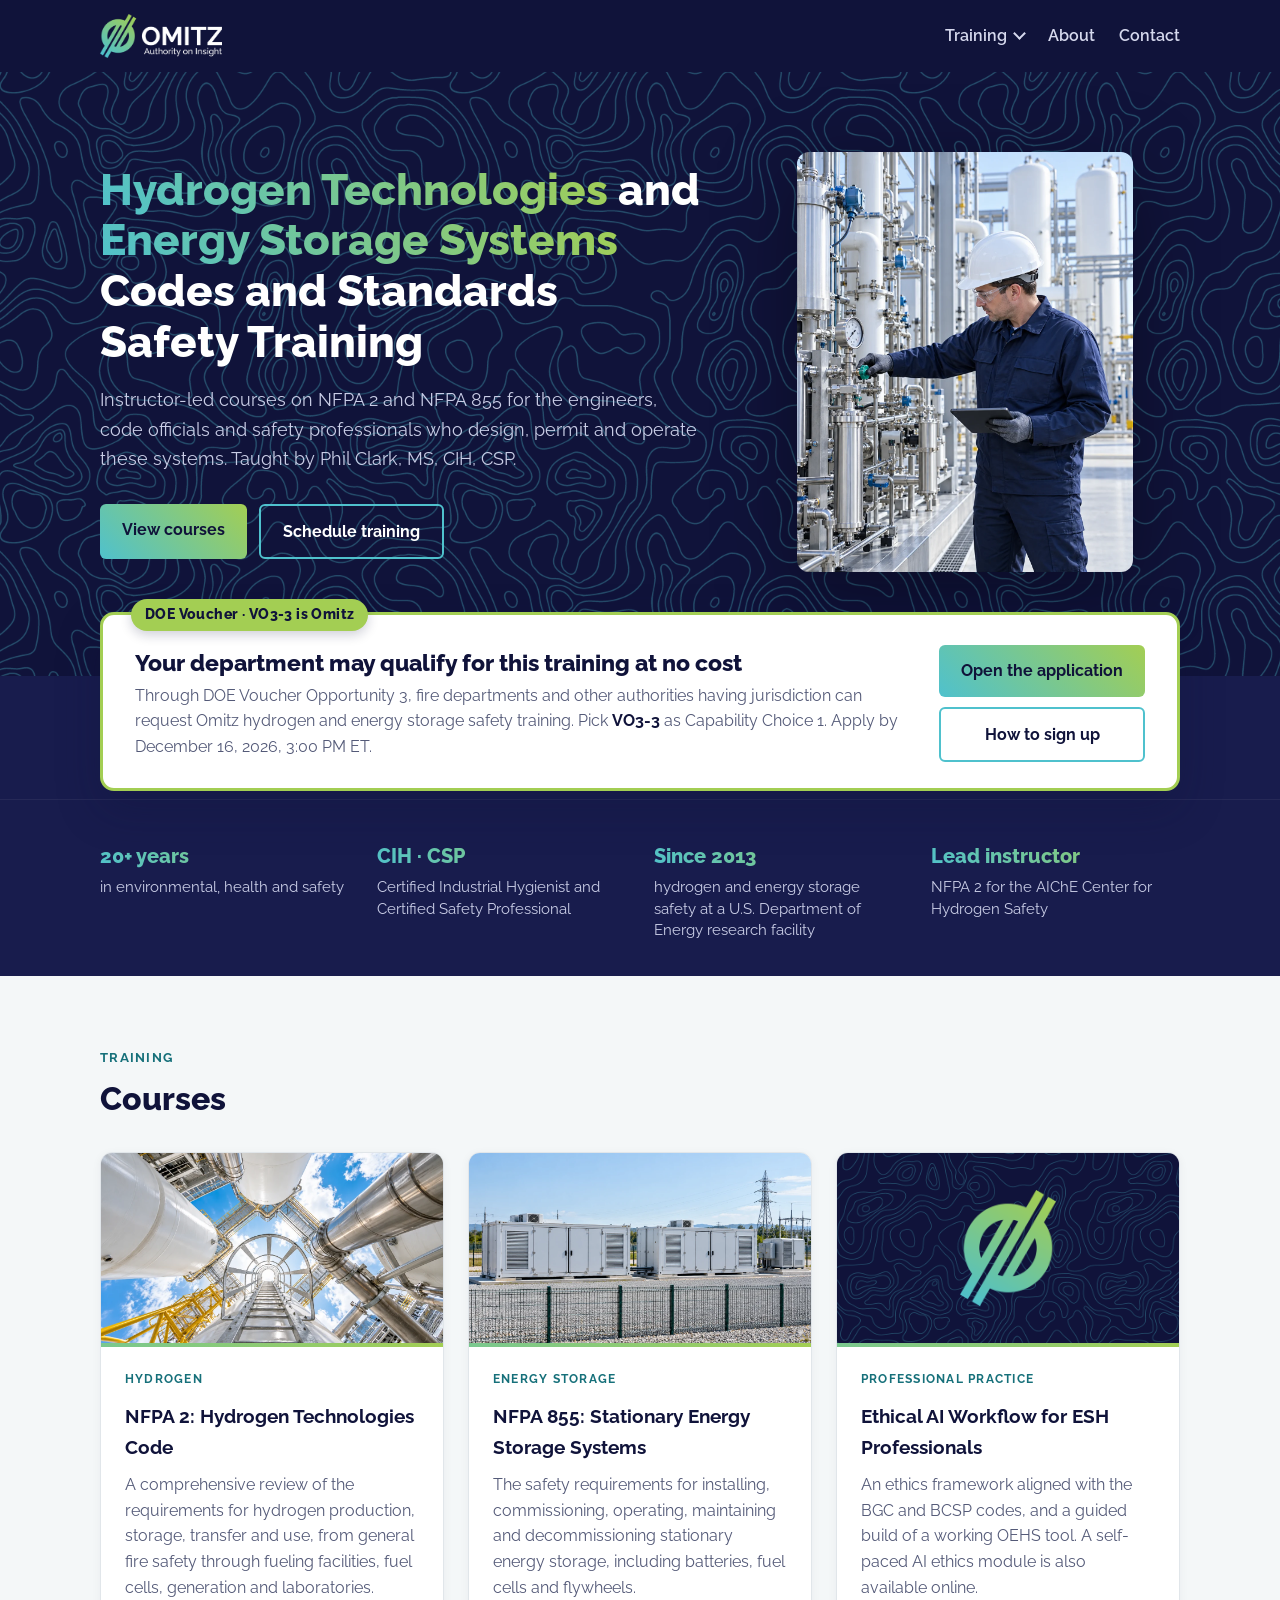
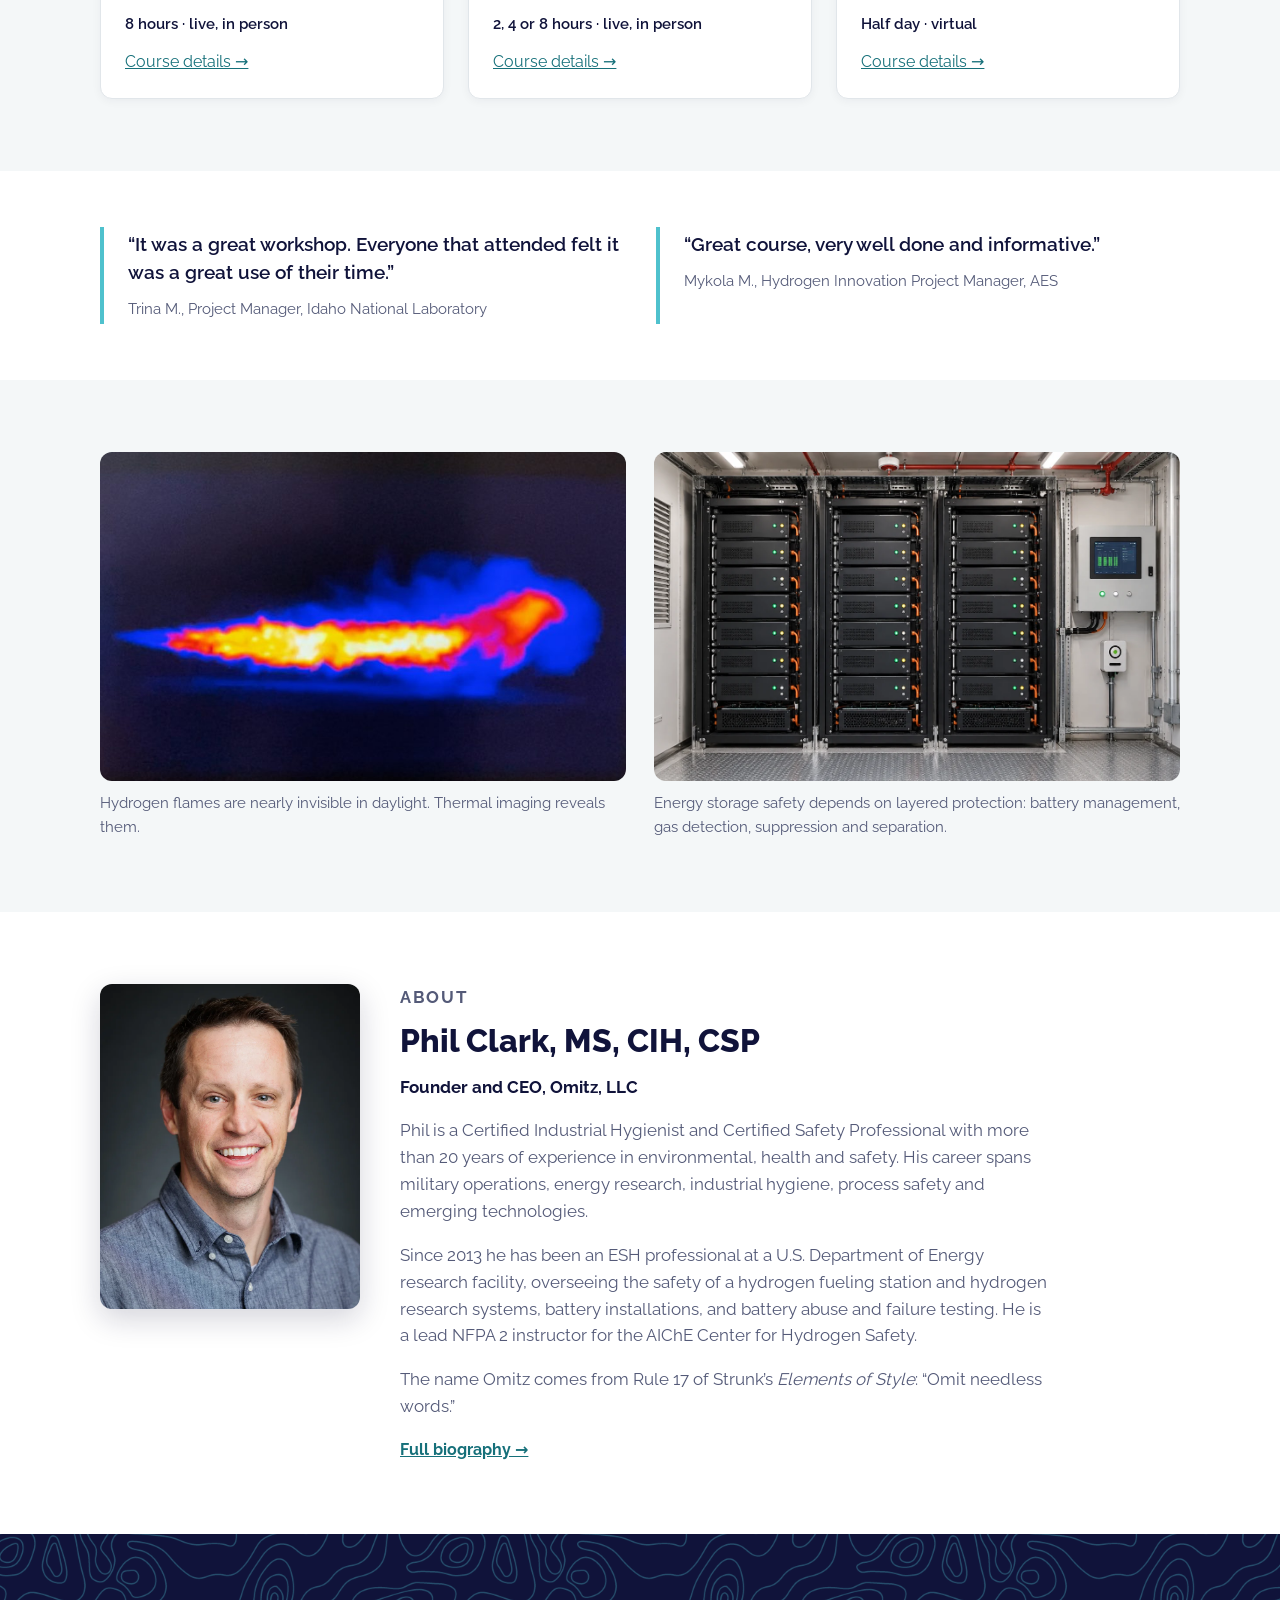
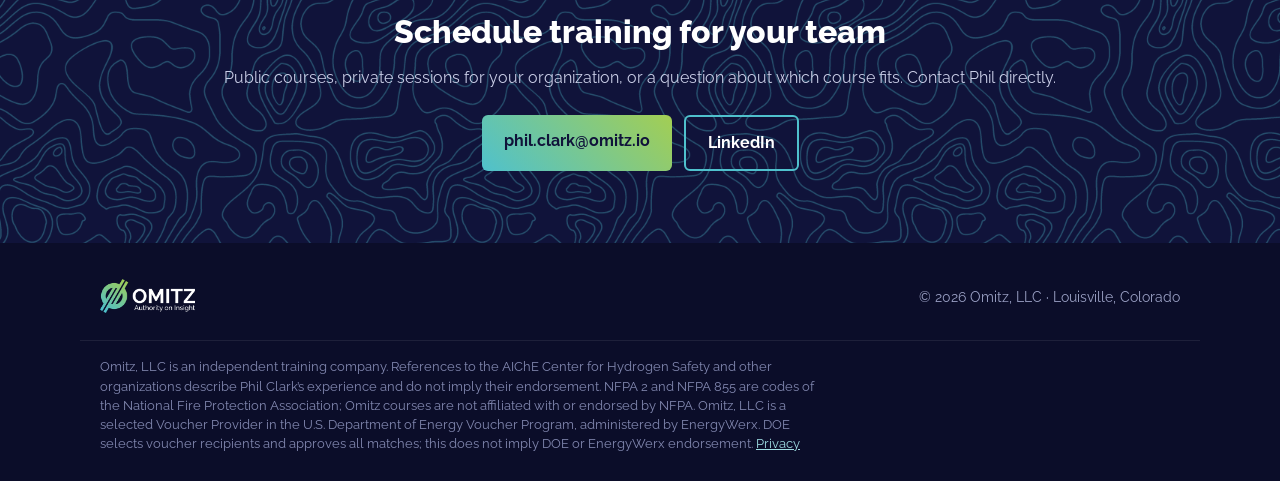
==== commit 841b0580: "Drop Rule 17 from the homepage headline, generalize the lab references, and make contact buttons ope" ====
--- a/index.html
+++ b/index.html
@@ -106,7 +106,7 @@
           </ul>
         </div>
         <a href="about.html">About</a>
-        <a href="#contact">Contact</a>
+        <a href="mailto:phil.clark@omitz.io">Contact</a>
       </nav>
     </div>
   </header>
@@ -115,12 +115,11 @@
     <section class="hero home-hero">
       <div class="wrap hero-grid">
         <div>
-          <p class="eyebrow">Rule 17: &ldquo;Omit needless words.&rdquo;</p>
           <h1 class="home-title"><span class="grad">Hydrogen Technologies</span> and <span class="grad">Energy Storage Systems</span> Codes and Standards Safety Training</h1>
           <p class="lede">Instructor-led courses on NFPA 2 and NFPA 855 for the engineers, code officials and safety professionals who design, permit and operate these systems. Taught by Phil Clark, MS, CIH, CSP.</p>
           <div class="actions">
             <a class="button" href="#trainings">View courses</a>
-            <a class="button ghost" href="#contact">Schedule training</a>
+            <a class="button ghost" href="mailto:phil.clark@omitz.io?subject=Training%20request">Schedule training</a>
           </div>
         </div>
         <img class="hero-img" src="assets/hydrogen-technician.webp" alt="Technician inspecting valves on a hydrogen process skid" width="1122" height="1402" fetchpriority="high">
@@ -147,7 +146,7 @@
       <div class="wrap credential-grid">
         <div><strong>20+ years</strong><span>in environmental, health and safety</span></div>
         <div><strong>CIH &middot; CSP</strong><span>Certified Industrial Hygienist and Certified Safety Professional</span></div>
-        <div><strong>Since 2013</strong><span>hydrogen and energy storage safety at a national laboratory</span></div>
+        <div><strong>Since 2013</strong><span>hydrogen and energy storage safety at a U.S. Department of Energy research facility</span></div>
         <div><strong>Lead instructor</strong><span>NFPA 2 for the AIChE Center for Hydrogen Safety</span></div>
       </div>
     </section>
@@ -226,7 +225,8 @@
           <h2>Phil Clark, MS, CIH, CSP</h2>
           <p class="role">Founder and CEO, Omitz, LLC</p>
           <p>Phil is a Certified Industrial Hygienist and Certified Safety Professional with more than 20 years of experience in environmental, health and safety. His career spans military operations, energy research, industrial hygiene, process safety and emerging technologies.</p>
-          <p>Since 2013 he has worked at the National Laboratory of the Rockies (formerly NREL), specializing in hydrogen safety, energy storage, hazard analysis, gas detection and nanomaterial safety. He is a lead NFPA 2 instructor for the AIChE Center for Hydrogen Safety.</p>
+          <p>Since 2013 he has been an ESH professional at a U.S. Department of Energy research facility, overseeing the safety of a hydrogen fueling station and hydrogen research systems, battery installations, and battery abuse and failure testing. He is a lead NFPA 2 instructor for the AIChE Center for Hydrogen Safety.</p>
+          <p>The name Omitz comes from Rule 17 of Strunk&rsquo;s <em>Elements of Style</em>: &ldquo;Omit needless words.&rdquo;</p>
           <a href="about.html">Full biography &rarr;</a>
         </div>
       </div>
@@ -250,7 +250,7 @@
       <p>&copy; <span data-year>2026</span> Omitz, LLC &middot; Louisville, Colorado</p>
     </div>
     <div class="wrap footer-note">
-      <p>Omitz, LLC is an independent training company. References to the National Laboratory of the Rockies, the AIChE Center for Hydrogen Safety and other organizations describe Phil Clark&rsquo;s experience and do not imply their endorsement. NFPA 2 and NFPA 855 are codes of the National Fire Protection Association; Omitz courses are not affiliated with or endorsed by NFPA. Omitz, LLC is a selected Voucher Provider in the U.S. Department of Energy Voucher Program, administered by EnergyWerx. DOE selects voucher recipients and approves all matches; this does not imply DOE or EnergyWerx endorsement. <a href="privacy.html">Privacy</a></p>
+      <p>Omitz, LLC is an independent training company. References to the AIChE Center for Hydrogen Safety and other organizations describe Phil Clark&rsquo;s experience and do not imply their endorsement. NFPA 2 and NFPA 855 are codes of the National Fire Protection Association; Omitz courses are not affiliated with or endorsed by NFPA. Omitz, LLC is a selected Voucher Provider in the U.S. Department of Energy Voucher Program, administered by EnergyWerx. DOE selects voucher recipients and approves all matches; this does not imply DOE or EnergyWerx endorsement. <a href="privacy.html">Privacy</a></p>
     </div>
   </footer>
   <script src="site.js" defer></script>
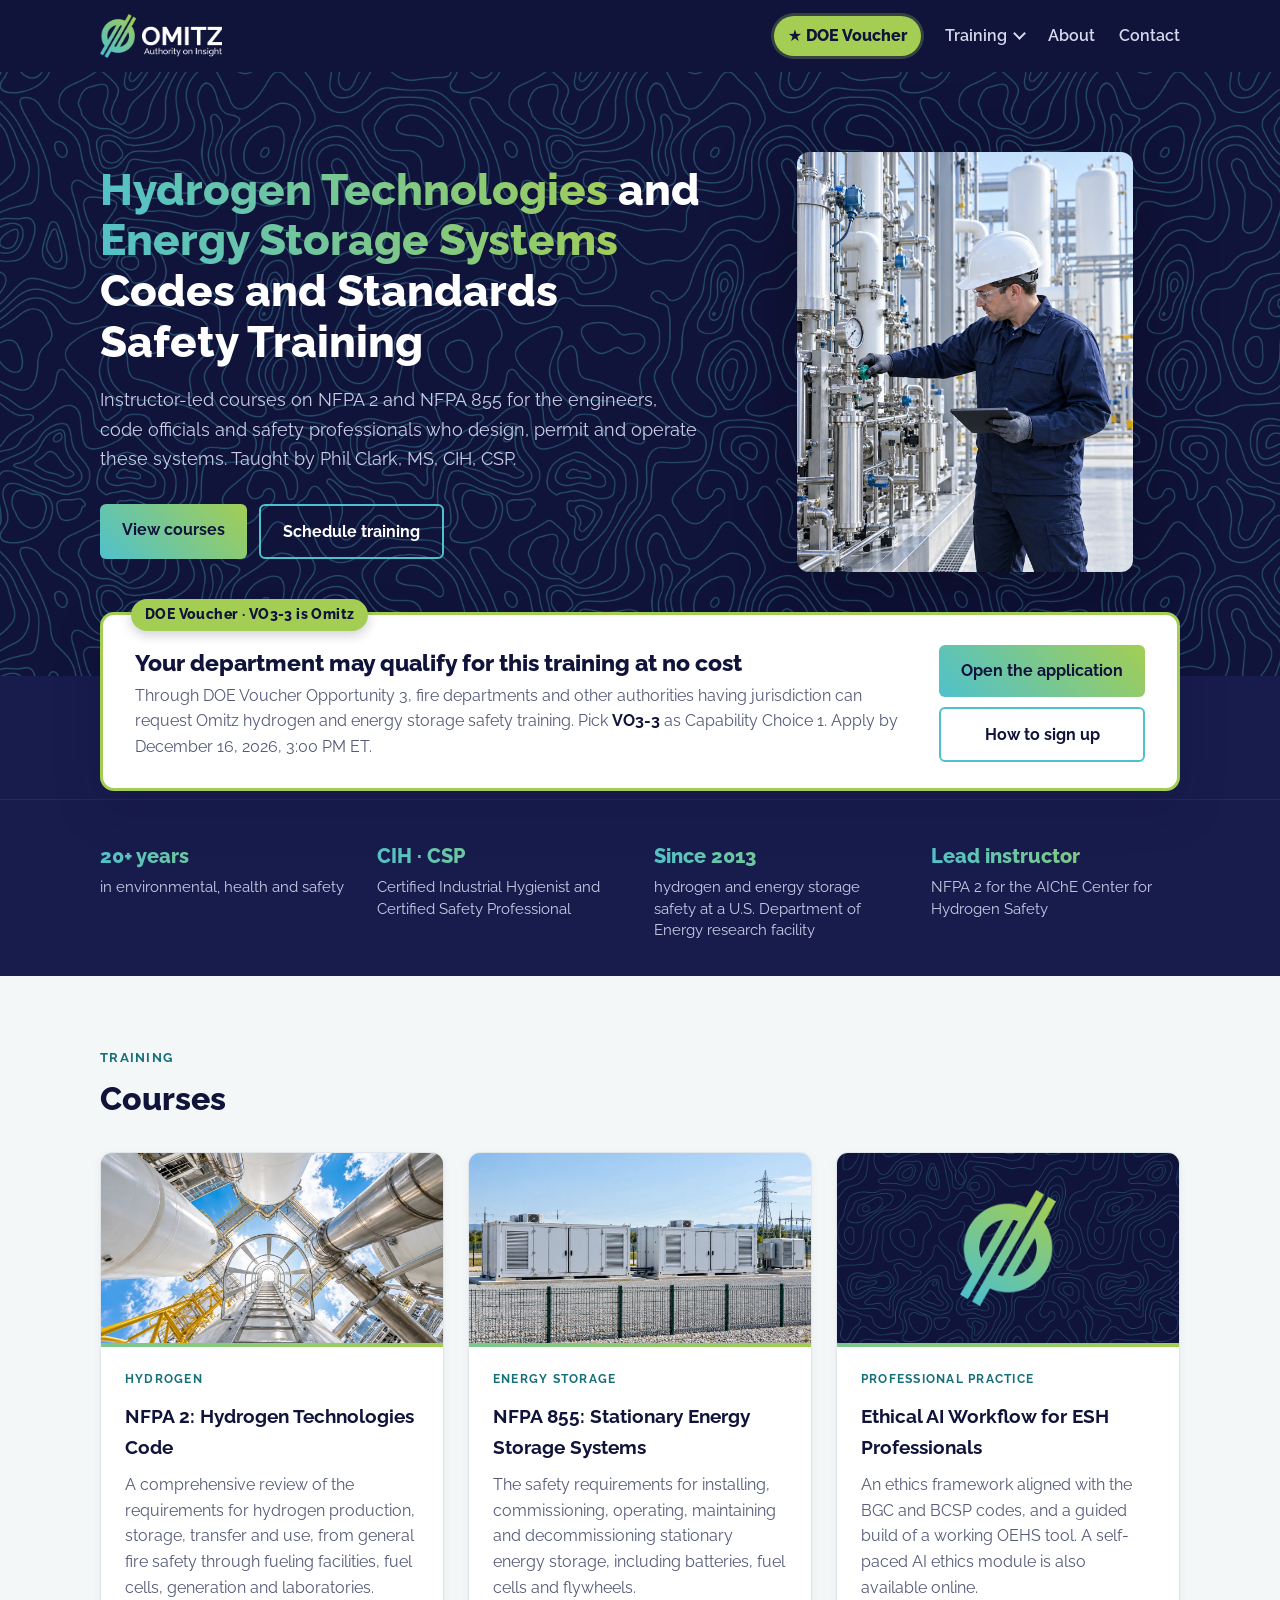
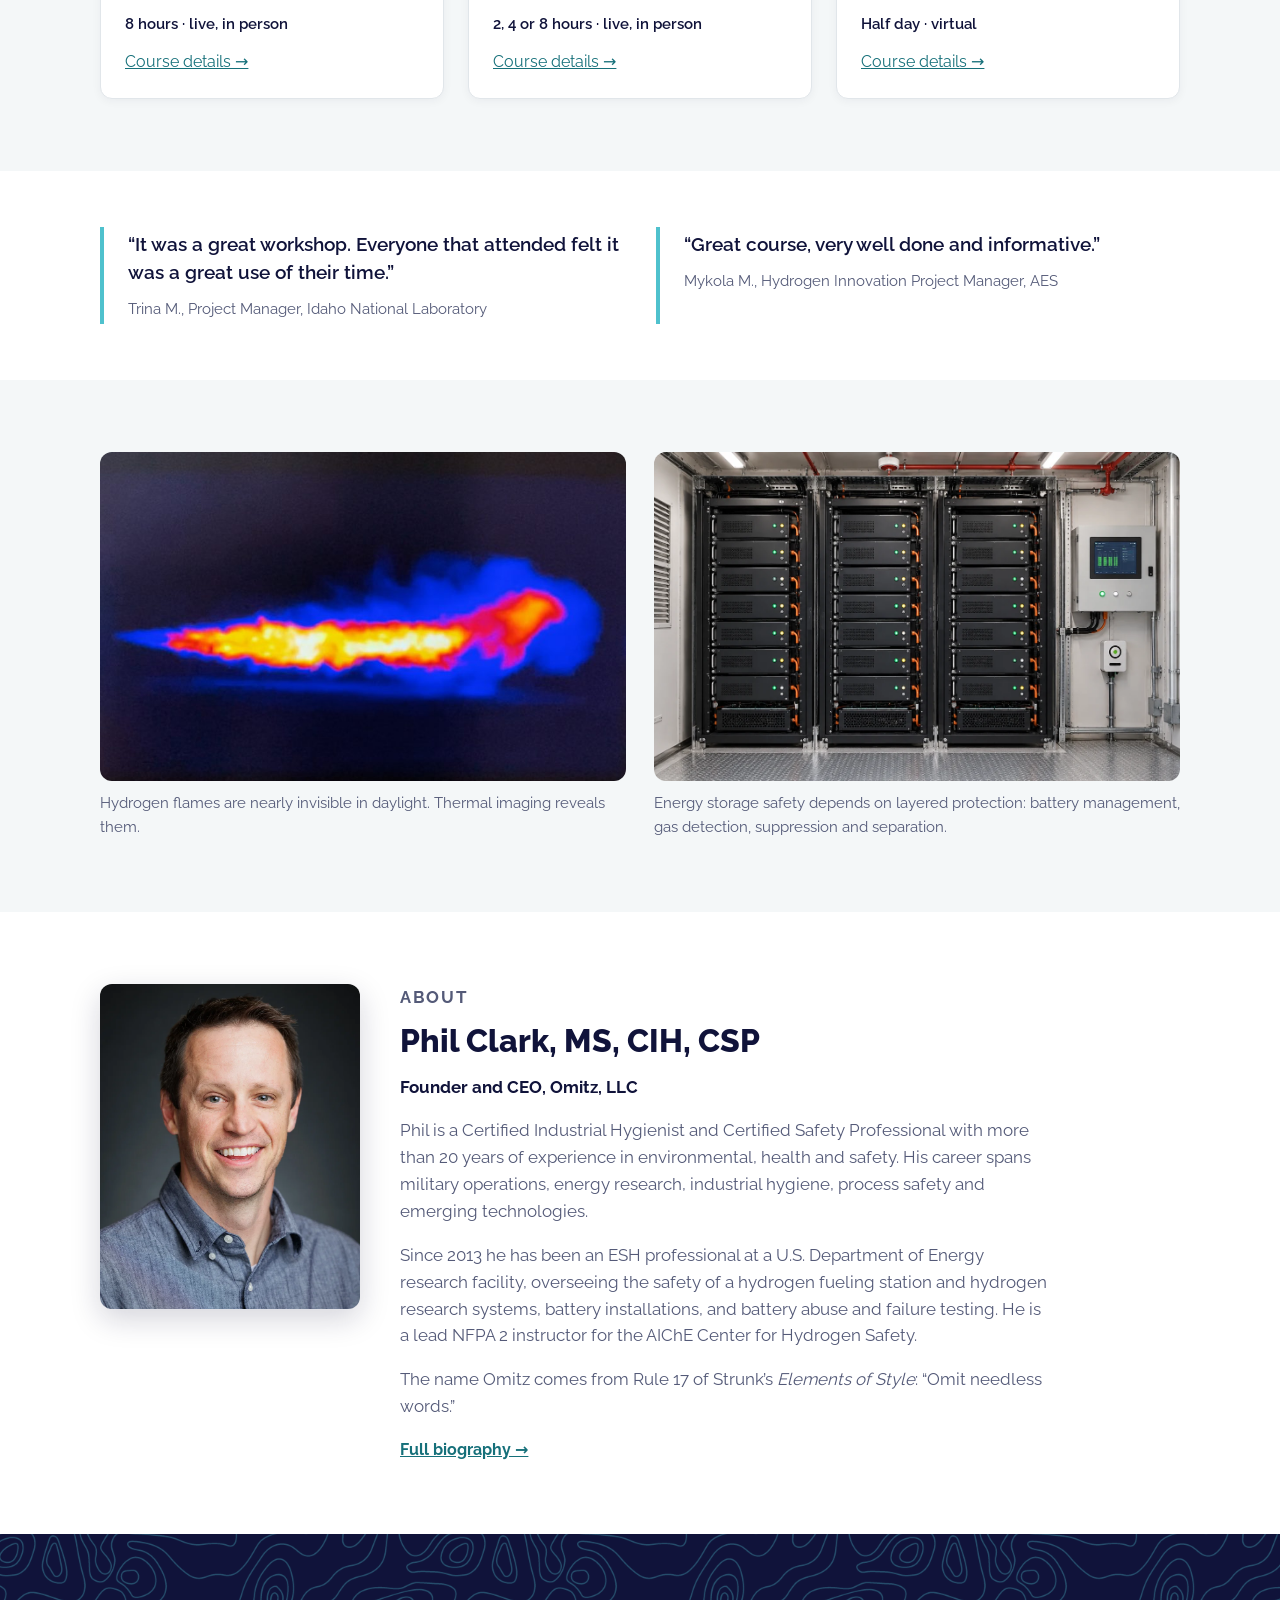
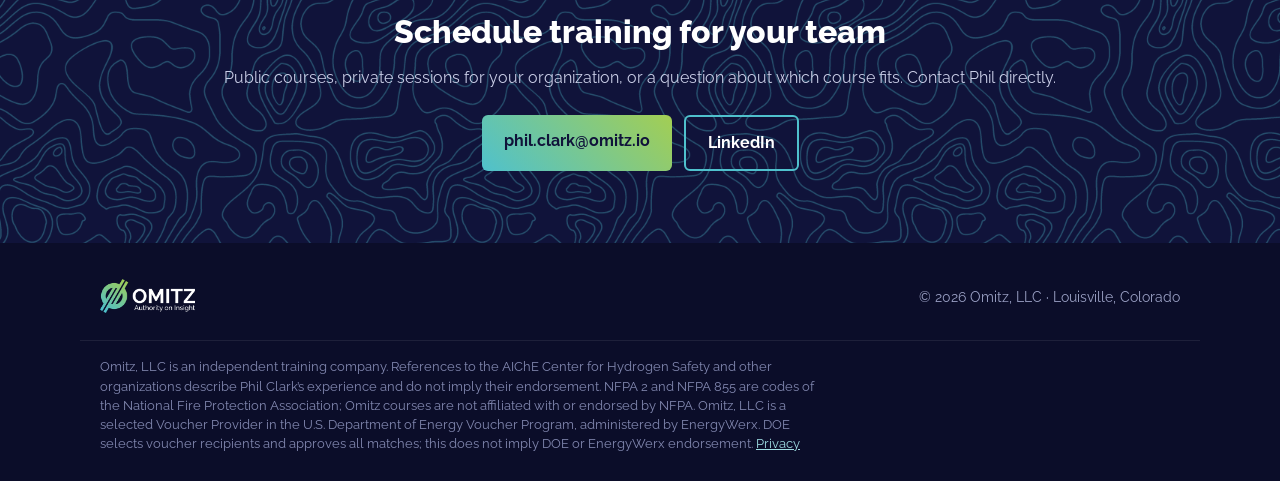
==== commit 49d8e622: "Add a starred DOE Voucher link to the main nav on every page Bold green pill, first in the nav; shor" ====
--- a/index.html
+++ b/index.html
@@ -17,7 +17,7 @@
   <link rel="canonical" href="https://omitz.io/">
   <link rel="icon" type="image/png" href="assets/favicon.png">
   <link rel="preload" href="assets/fonts/raleway-latin.woff2" as="font" type="font/woff2" crossorigin>
-  <link rel="stylesheet" href="style.css">
+  <link rel="stylesheet" href="style.css?v=20261111b">
   <script type="application/ld+json">
 {
  "@context": "https://schema.org",
@@ -97,6 +97,7 @@
     <div class="wrap">
       <a class="logo" href="index.html"><img src="assets/logo-white.png" alt="Omitz, Authority on Insight" width="160" height="57"></a>
       <nav aria-label="Main navigation">
+        <a class="nav-voucher" href="doe-voucher.html" data-until="2026-12-16T20:00:00Z"><span aria-hidden="true">&#9733;</span> <span class="nv-long">DOE </span>Voucher</a>
         <div class="nav-menu">
           <button type="button" class="nav-toggle" aria-expanded="false" aria-controls="training-menu">Training</button>
           <ul id="training-menu" class="nav-dropdown">
@@ -253,6 +254,6 @@
       <p>Omitz, LLC is an independent training company. References to the AIChE Center for Hydrogen Safety and other organizations describe Phil Clark&rsquo;s experience and do not imply their endorsement. NFPA 2 and NFPA 855 are codes of the National Fire Protection Association; Omitz courses are not affiliated with or endorsed by NFPA. Omitz, LLC is a selected Voucher Provider in the U.S. Department of Energy Voucher Program, administered by EnergyWerx. DOE selects voucher recipients and approves all matches; this does not imply DOE or EnergyWerx endorsement. <a href="privacy.html">Privacy</a></p>
     </div>
   </footer>
-  <script src="site.js" defer></script>
+  <script src="site.js?v=20261111b" defer></script>
 </body>
 </html>
--- a/style.css
+++ b/style.css
@@ -361,3 +361,24 @@
   .home-hero .hero-img { display: none; }
   .home-title { font-size: 1.75rem; }
 }
+
+/* Starred DOE Voucher link in the main nav (hides after the deadline via data-until) */
+nav a.nav-voucher { margin-left: 0; padding: 7px 14px; border-radius: 999px; background: var(--green); color: var(--navy); font-weight: 800; text-decoration: none; box-shadow: 0 0 0 3px rgba(163,206,83,.25); }
+nav a.nav-voucher:hover, nav a.nav-voucher[aria-current="page"] { background: #b6dc6e; color: var(--navy); text-decoration: none; }
+nav a.nav-voucher span[aria-hidden] { color: var(--navy); }
+@media (max-width: 560px) {
+  nav a.nav-voucher { padding: 5px 10px; font-size: .9rem; }
+  .nv-long { display: none; }
+  .site-header .logo img { height: 28px; }
+  nav a, .nav-menu { margin-left: 10px; }
+  .nav-toggle, nav a { font-size: .9rem; }
+}
+nav a, .nav-toggle { white-space: nowrap; }
+@media (max-width: 560px) {
+  .site-header .wrap { padding: 0 12px; }
+  .site-header .logo img { height: 24px; }
+  nav a, .nav-menu { margin-left: 9px; }
+  .nav-toggle, nav a { font-size: .85rem; }
+  .nav-toggle::after { margin-left: 5px; }
+  nav a.nav-voucher { padding: 4px 9px; margin-left: 0; }
+}
